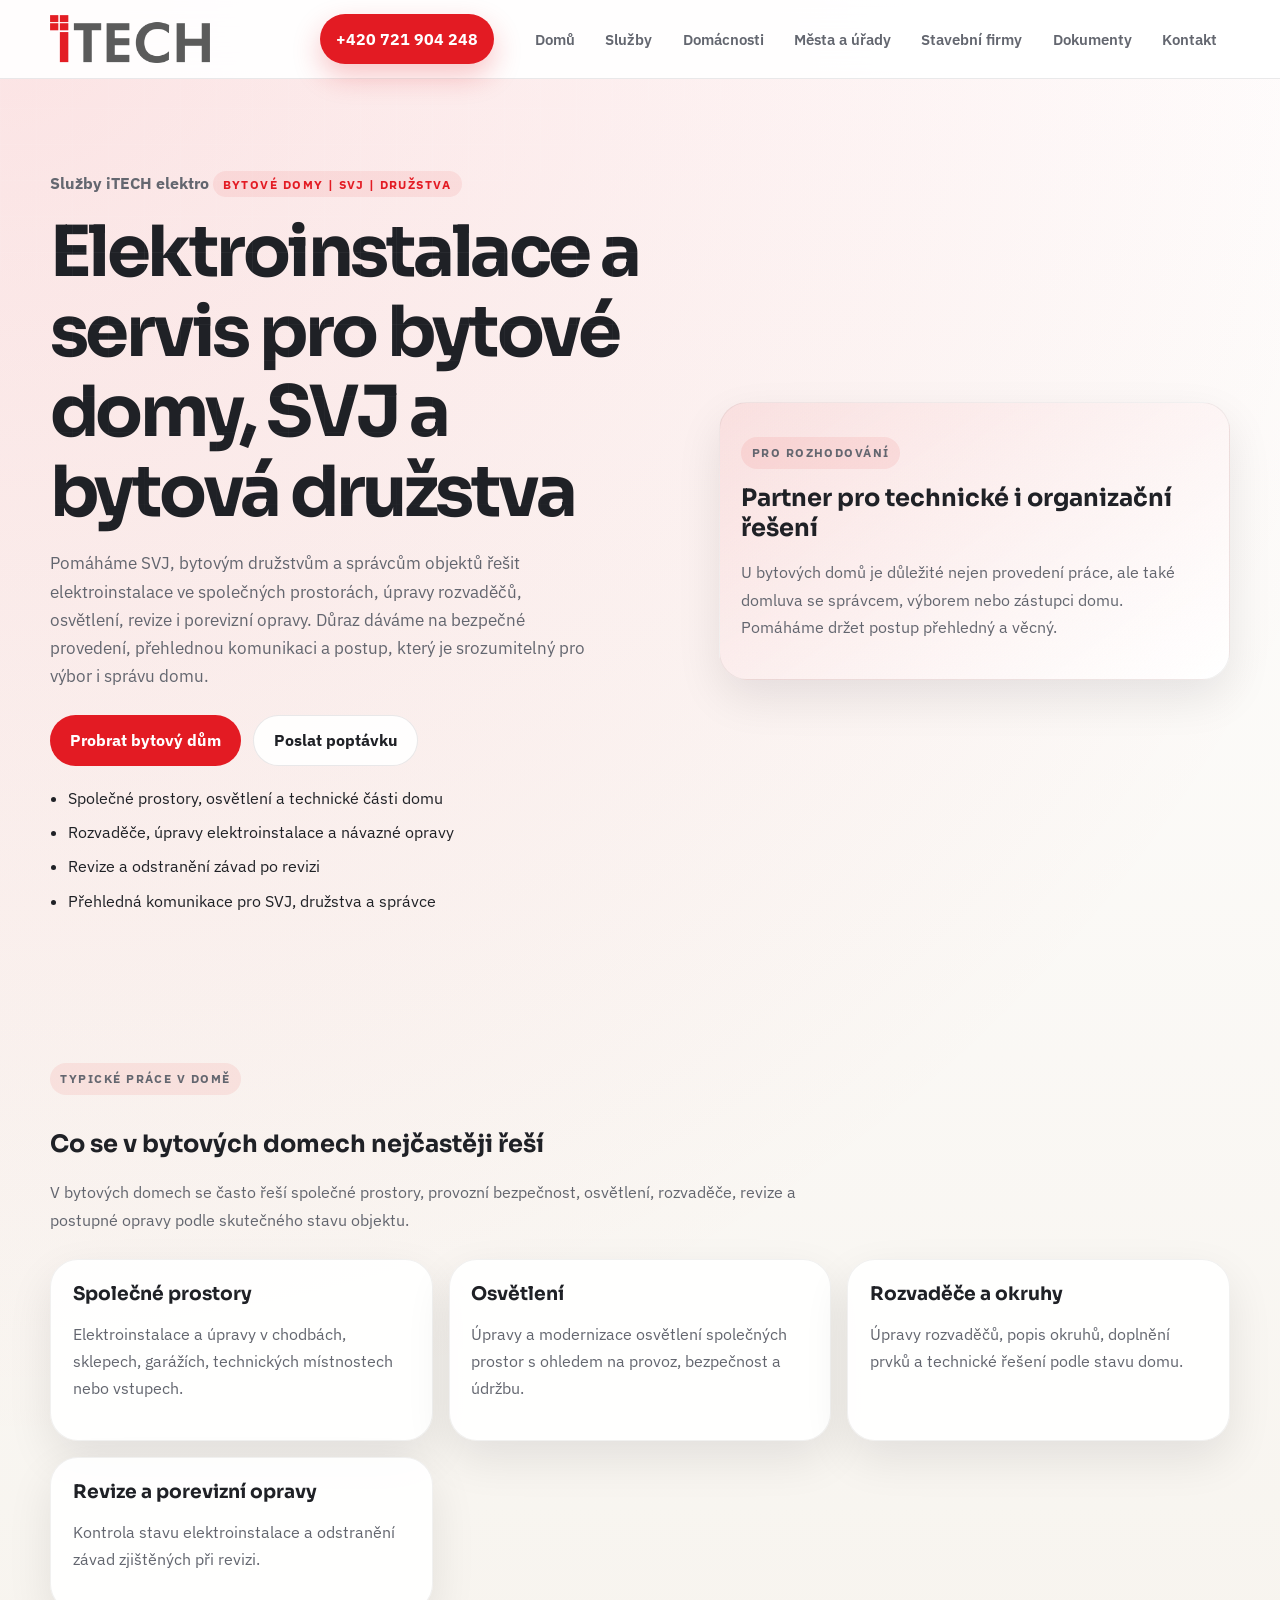
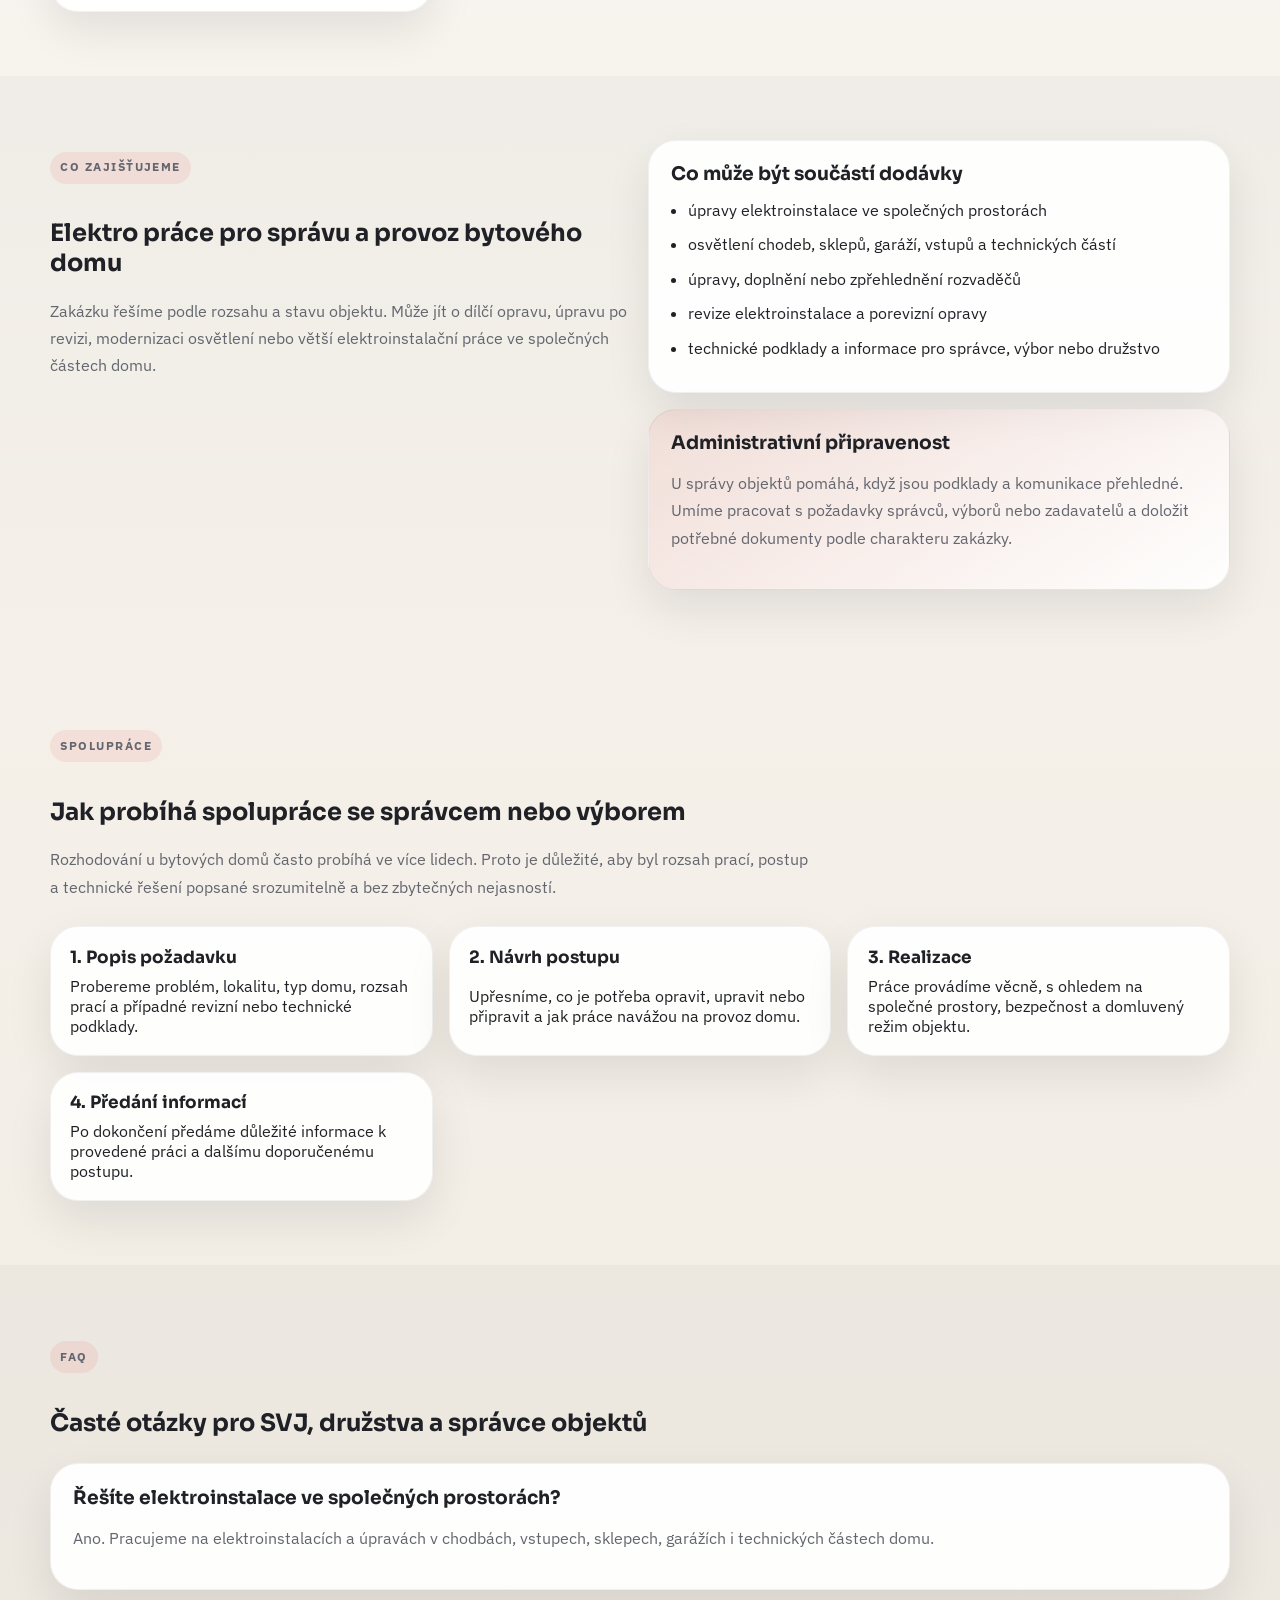
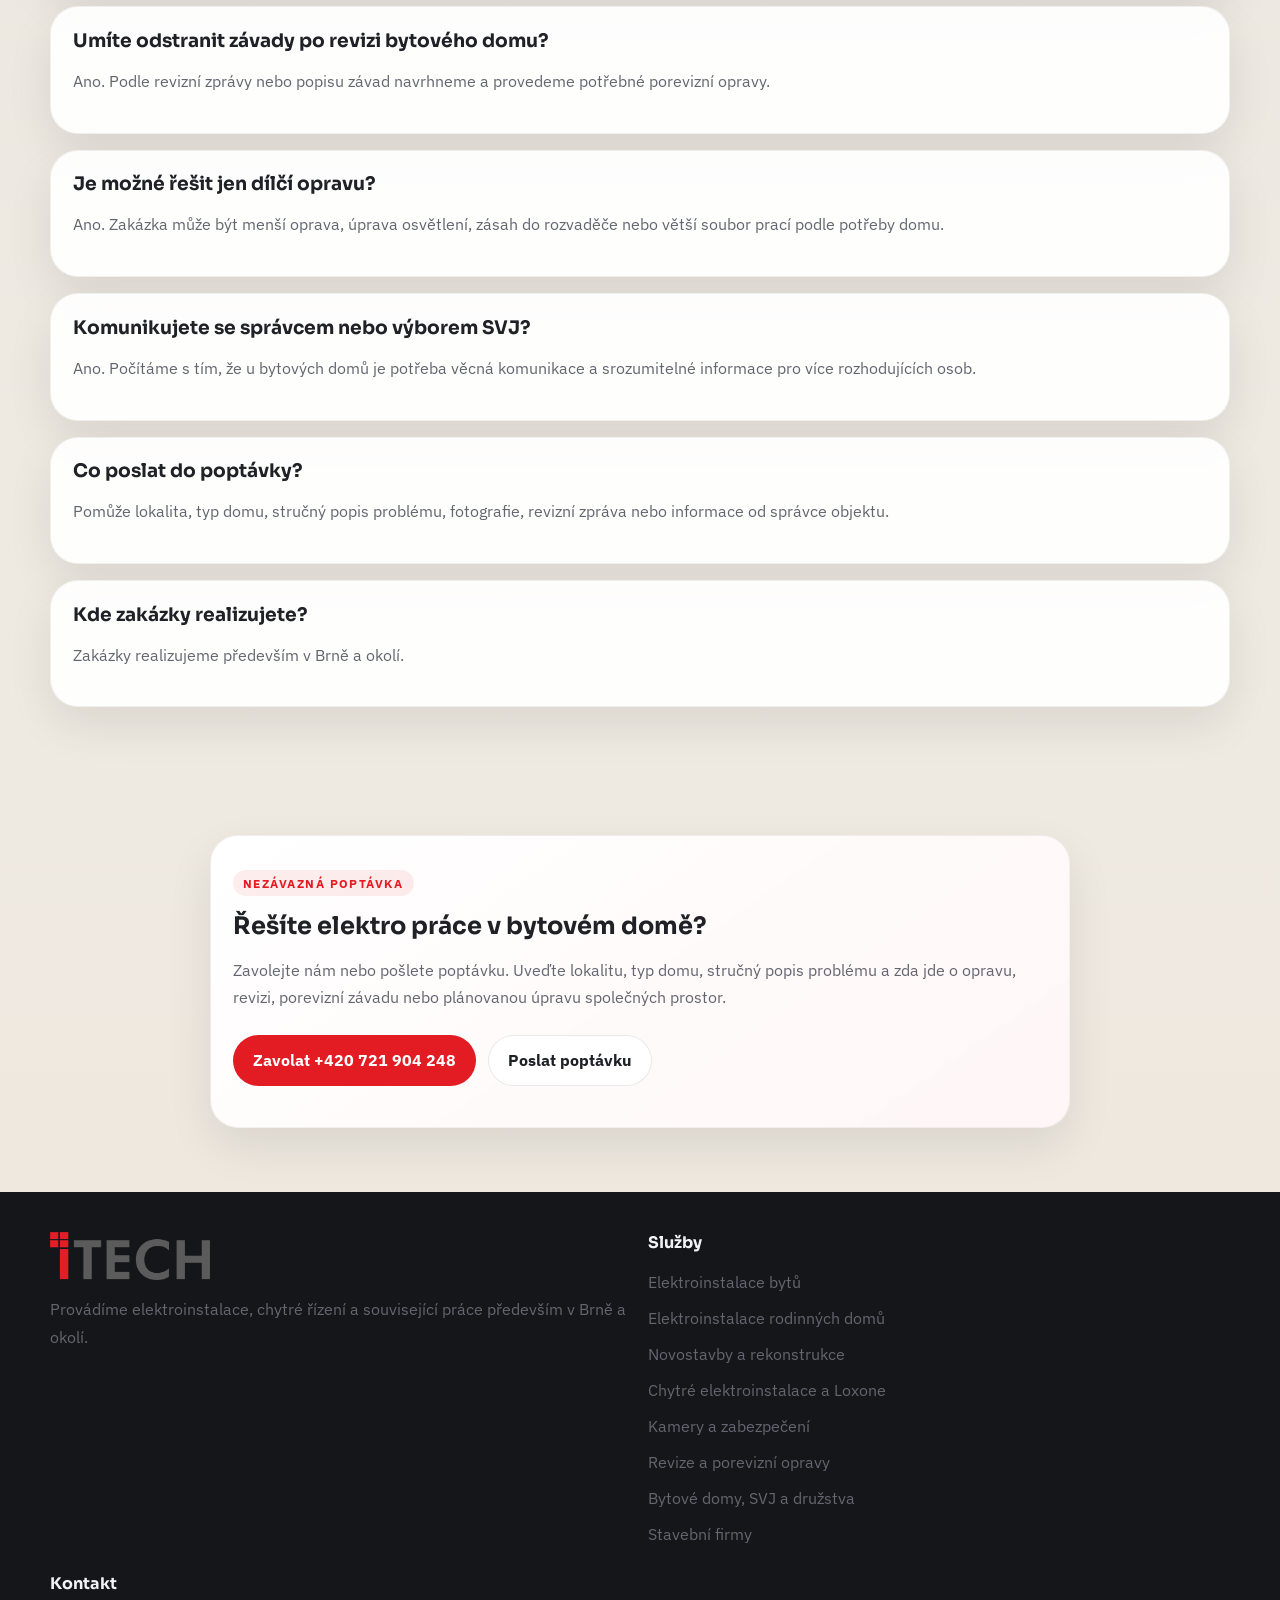
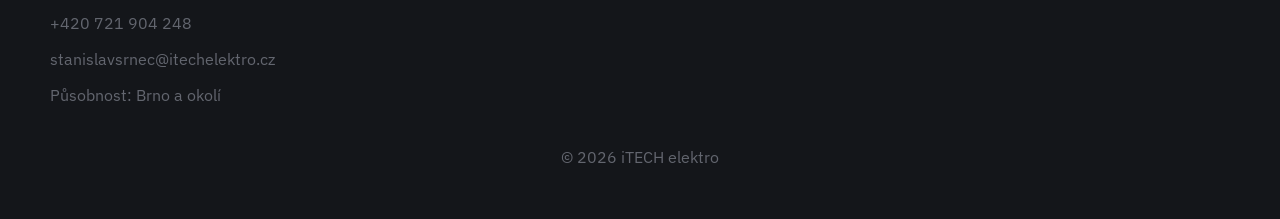
==== bytove-domy-svj-bytova-druzstva.html @ 2182a6fb "velká přeměna" ====
<!DOCTYPE html>
<html lang="cs">
<head>
  <meta charset="UTF-8">
  <meta name="viewport" content="width=device-width, initial-scale=1.0">
  <meta name="description" content="Elektroinstalace, revize a porevizní opravy pro bytové domy, SVJ, bytová družstva a správce objektů v Brně a okolí. Společné prostory, osvětlení, rozvaděče a přehledná komunikace.">
  <meta name="theme-color" content="#e31b23">
  <title>Elektroinstalace pro SVJ a bytové domy Brno | iTECH elektro</title>
  <link rel="canonical" href="https://www.itechelektro.cz/bytove-domy-svj-bytova-druzstva.html">
  <link rel="preconnect" href="https://fonts.googleapis.com">
  <link rel="preconnect" href="https://fonts.gstatic.com" crossorigin>
  <link href="https://fonts.googleapis.com/css2?family=IBM+Plex+Sans:wght@400;500;600;700&family=Sora:wght@600;700;800&display=swap" rel="stylesheet">
  <link rel="stylesheet" href="styles.css">
  <script type="application/ld+json">
    {
      "@context": "https://schema.org",
      "@type": "Service",
      "name": "Elektroinstalace pro bytové domy, SVJ a bytová družstva",
      "provider": {
        "@type": "Electrician",
        "name": "iTECH elektro",
        "url": "https://www.itechelektro.cz/"
      },
      "areaServed": "Brno a okolí",
      "serviceType": "Elektroinstalace, revize a opravy pro bytové domy"
    }
  </script>
</head>
<body>
  <header class="site-header">
    <div class="container topbar">
      <a class="brand" href="index.html#home" aria-label="iTECH elektro">
        <img src="assets/images/logo.png" alt="Logo iTECH elektro">
      </a>

      <div class="header-actions">
        <a class="phone-pill" href="tel:+420721904248">+420 721 904 248</a>
        <button class="menu-toggle" type="button" aria-expanded="false" aria-controls="main-nav">
          Menu
        </button>
      </div>

      <nav id="main-nav" class="main-nav" aria-label="Hlavní navigace">
        <a href="index.html#home">Domů</a>
        <a href="index.html#rozcestnik">Služby</a>
        <a href="index.html#domacnosti">Domácnosti</a>
        <a href="index.html#verejna-sprava">Města a úřady</a>
        <a href="index.html#stavebni-firmy">Stavební firmy</a>
        <a href="index.html#dokumenty">Dokumenty</a>
        <a href="index.html#kontakt">Kontakt</a>
      </nav>
    </div>
  </header>

  <main class="service-page">
    <section class="hero-section service-hero">
      <div class="container hero-grid">
        <div class="hero-copy">
          <a class="breadcrumb-link" href="index.html#rozcestnik">Služby iTECH elektro</a>
          <p class="eyebrow">Bytové domy | SVJ | družstva</p>
          <h1>Elektroinstalace a servis pro bytové domy, SVJ a bytová družstva</h1>
          <p class="hero-text">
            Pomáháme SVJ, bytovým družstvům a správcům objektů řešit elektroinstalace ve společných prostorách,
            úpravy rozvaděčů, osvětlení, revize i porevizní opravy. Důraz dáváme na bezpečné provedení,
            přehlednou komunikaci a postup, který je srozumitelný pro výbor i správu domu.
          </p>

          <div class="hero-actions">
            <a class="button button-primary" href="tel:+420721904248">Probrat bytový dům</a>
            <a class="button button-secondary" href="index.html#kontakt">Poslat poptávku</a>
          </div>

          <ul class="hero-points">
            <li>Společné prostory, osvětlení a technické části domu</li>
            <li>Rozvaděče, úpravy elektroinstalace a návazné opravy</li>
            <li>Revize a odstranění závad po revizi</li>
            <li>Přehledná komunikace pro SVJ, družstva a správce</li>
          </ul>
        </div>

        <aside class="hero-panel">
          <article class="feature-card accent-card service-summary-card">
            <p class="review-label">Pro rozhodování</p>
            <h2>Partner pro technické i organizační řešení</h2>
            <p>
              U bytových domů je důležité nejen provedení práce, ale také domluva se správcem,
              výborem nebo zástupci domu. Pomáháme držet postup přehledný a věcný.
            </p>
          </article>
        </aside>
      </div>
    </section>

    <section class="content-section">
      <div class="container">
        <div class="section-heading">
          <p class="eyebrow">Typické práce v domě</p>
          <h2>Co se v bytových domech nejčastěji řeší</h2>
          <p>
            V bytových domech se často řeší společné prostory, provozní bezpečnost, osvětlení,
            rozvaděče, revize a postupné opravy podle skutečného stavu objektu.
          </p>
        </div>

        <div class="feature-grid">
          <article class="feature-card">
            <h3>Společné prostory</h3>
            <p>Elektroinstalace a úpravy v chodbách, sklepech, garážích, technických místnostech nebo vstupech.</p>
          </article>
          <article class="feature-card">
            <h3>Osvětlení</h3>
            <p>Úpravy a modernizace osvětlení společných prostor s ohledem na provoz, bezpečnost a údržbu.</p>
          </article>
          <article class="feature-card">
            <h3>Rozvaděče a okruhy</h3>
            <p>Úpravy rozvaděčů, popis okruhů, doplnění prvků a technické řešení podle stavu domu.</p>
          </article>
          <article class="feature-card">
            <h3>Revize a porevizní opravy</h3>
            <p>Kontrola stavu elektroinstalace a odstranění závad zjištěných při revizi.</p>
          </article>
        </div>
      </div>
    </section>

    <section class="content-section alt-section">
      <div class="container content-grid">
        <div class="section-copy">
          <p class="eyebrow">Co zajišťujeme</p>
          <h2>Elektro práce pro správu a provoz bytového domu</h2>
          <p>
            Zakázku řešíme podle rozsahu a stavu objektu. Může jít o dílčí opravu, úpravu po revizi,
            modernizaci osvětlení nebo větší elektroinstalační práce ve společných částech domu.
          </p>
        </div>

        <div class="info-stack">
          <article class="feature-card">
            <h3>Co může být součástí dodávky</h3>
            <ul class="feature-list">
              <li>úpravy elektroinstalace ve společných prostorách</li>
              <li>osvětlení chodeb, sklepů, garáží, vstupů a technických částí</li>
              <li>úpravy, doplnění nebo zpřehlednění rozvaděčů</li>
              <li>revize elektroinstalace a porevizní opravy</li>
              <li>technické podklady a informace pro správce, výbor nebo družstvo</li>
            </ul>
          </article>
          <article class="feature-card accent-card">
            <h3>Administrativní připravenost</h3>
            <p>
              U správy objektů pomáhá, když jsou podklady a komunikace přehledné. Umíme pracovat s požadavky
              správců, výborů nebo zadavatelů a doložit potřebné dokumenty podle charakteru zakázky.
            </p>
          </article>
        </div>
      </div>
    </section>

    <section class="content-section">
      <div class="container">
        <div class="section-heading">
          <p class="eyebrow">Spolupráce</p>
          <h2>Jak probíhá spolupráce se správcem nebo výborem</h2>
          <p>
            Rozhodování u bytových domů často probíhá ve více lidech. Proto je důležité, aby byl rozsah prací,
            postup a technické řešení popsané srozumitelně a bez zbytečných nejasností.
          </p>
        </div>

        <div class="stats-row">
          <article class="stat-card">
            <strong>1. Popis požadavku</strong>
            <span>Probereme problém, lokalitu, typ domu, rozsah prací a případné revizní nebo technické podklady.</span>
          </article>
          <article class="stat-card">
            <strong>2. Návrh postupu</strong>
            <span>Upřesníme, co je potřeba opravit, upravit nebo připravit a jak práce navážou na provoz domu.</span>
          </article>
          <article class="stat-card">
            <strong>3. Realizace</strong>
            <span>Práce provádíme věcně, s ohledem na společné prostory, bezpečnost a domluvený režim objektu.</span>
          </article>
          <article class="stat-card">
            <strong>4. Předání informací</strong>
            <span>Po dokončení předáme důležité informace k provedené práci a dalšímu doporučenému postupu.</span>
          </article>
        </div>
      </div>
    </section>

    <section class="content-section alt-section">
      <div class="container">
        <div class="section-heading">
          <p class="eyebrow">FAQ</p>
          <h2>Časté otázky pro SVJ, družstva a správce objektů</h2>
        </div>

        <div class="faq-list">
          <article class="feature-card">
            <h3>Řešíte elektroinstalace ve společných prostorách?</h3>
            <p>Ano. Pracujeme na elektroinstalacích a úpravách v chodbách, vstupech, sklepech, garážích i technických částech domu.</p>
          </article>
          <article class="feature-card">
            <h3>Umíte odstranit závady po revizi bytového domu?</h3>
            <p>Ano. Podle revizní zprávy nebo popisu závad navrhneme a provedeme potřebné porevizní opravy.</p>
          </article>
          <article class="feature-card">
            <h3>Je možné řešit jen dílčí opravu?</h3>
            <p>Ano. Zakázka může být menší oprava, úprava osvětlení, zásah do rozvaděče nebo větší soubor prací podle potřeby domu.</p>
          </article>
          <article class="feature-card">
            <h3>Komunikujete se správcem nebo výborem SVJ?</h3>
            <p>Ano. Počítáme s tím, že u bytových domů je potřeba věcná komunikace a srozumitelné informace pro více rozhodujících osob.</p>
          </article>
          <article class="feature-card">
            <h3>Co poslat do poptávky?</h3>
            <p>Pomůže lokalita, typ domu, stručný popis problému, fotografie, revizní zpráva nebo informace od správce objektu.</p>
          </article>
          <article class="feature-card">
            <h3>Kde zakázky realizujete?</h3>
            <p>Zakázky realizujeme především v Brně a okolí.</p>
          </article>
        </div>
      </div>
    </section>

    <section class="content-section">
      <div class="container">
        <div class="cta-panel">
          <p class="eyebrow">Nezávazná poptávka</p>
          <h2>Řešíte elektro práce v bytovém domě?</h2>
          <p>
            Zavolejte nám nebo pošlete poptávku. Uveďte lokalitu, typ domu, stručný popis problému
            a zda jde o opravu, revizi, porevizní závadu nebo plánovanou úpravu společných prostor.
          </p>
          <div class="hero-actions">
            <a class="button button-primary" href="tel:+420721904248">Zavolat +420 721 904 248</a>
            <a class="button button-secondary" href="index.html#kontakt">Poslat poptávku</a>
          </div>
        </div>
      </div>
    </section>
  </main>

  <footer class="site-footer">
    <div class="container footer-grid">
      <div>
        <img class="footer-logo" src="assets/images/logo.png" alt="iTECH elektro">
        <p>Provádíme elektroinstalace, chytré řízení a související práce především v Brně a okolí.</p>
      </div>

      <div>
        <h3>Služby</h3>
        <ul>
          <li><a href="elektroinstalace-bytu.html">Elektroinstalace bytů</a></li>
          <li><a href="elektroinstalace-rodinnych-domu.html">Elektroinstalace rodinných domů</a></li>
          <li><a href="elektroinstalace-novostavby-rekonstrukce.html">Novostavby a rekonstrukce</a></li>
          <li><a href="chytre-elektroinstalace-loxone.html">Chytré elektroinstalace a Loxone</a></li>
          <li><a href="kamerove-systemy-zabezpeceni.html">Kamery a zabezpečení</a></li>
          <li><a href="revize-porevizni-opravy.html">Revize a porevizní opravy</a></li>
          <li><a href="bytove-domy-svj-bytova-druzstva.html">Bytové domy, SVJ a družstva</a></li>
          <li><a href="spoluprace-stavebni-firmy.html">Stavební firmy</a></li>
        </ul>
      </div>

      <div>
        <h3>Kontakt</h3>
        <ul>
          <li><a href="tel:+420721904248">+420 721 904 248</a></li>
          <li><a href="mailto:stanislavsrnec@itechelektro.cz">stanislavsrnec@itechelektro.cz</a></li>
          <li><a href="index.html#kontakt">Působnost: Brno a okolí</a></li>
        </ul>
      </div>
    </div>

    <p class="footer-bottom">© <span id="current-year"></span> iTECH elektro</p>
  </footer>

  <div class="mobile-cta" aria-label="Rychlý kontakt">
    <a class="mobile-cta-call" href="tel:+420721904248">Zavolat</a>
    <a class="mobile-cta-form" href="index.html#kontakt">Poptávka</a>
  </div>

  <script src="script.js"></script>
</body>
</html>
---- styles.css ----
:root {
  --bg: #f5f1ea;
  --bg-strong: #ece6dc;
  --surface: rgba(255, 255, 255, 0.92);
  --surface-strong: #17181c;
  --text: #1f2126;
  --muted: #63666f;
  --brand: #e31b23;
  --brand-dark: #b8141b;
  --line: rgba(18, 19, 24, 0.09);
  --shadow: 0 18px 46px rgba(13, 16, 23, 0.09);
  --radius-xl: 28px;
  --radius-lg: 20px;
  --radius-md: 14px;
  --container: 1180px;
}

*,
*::before,
*::after {
  box-sizing: border-box;
}

html {
  scroll-behavior: smooth;
}

body {
  margin: 0;
  padding-bottom: 5.25rem;
  font-family: "IBM Plex Sans", sans-serif;
  color: var(--text);
  background:
    radial-gradient(circle at top left, rgba(227, 27, 35, 0.12), transparent 28%),
    linear-gradient(180deg, #ffffff 0%, var(--bg) 42%, var(--bg-strong) 100%);
}

section[id] {
  scroll-margin-top: 92px;
}

body::before {
  content: "";
  position: fixed;
  inset: 0;
  pointer-events: none;
  background-image:
    linear-gradient(rgba(255, 255, 255, 0.16) 1px, transparent 1px),
    linear-gradient(90deg, rgba(255, 255, 255, 0.16) 1px, transparent 1px);
  background-size: 36px 36px;
  mask-image: linear-gradient(180deg, rgba(0, 0, 0, 0.45), transparent 70%);
}

img {
  display: block;
  max-width: 100%;
}

a {
  color: inherit;
  text-decoration: none;
}

button,
input,
select,
textarea {
  font: inherit;
}

button {
  cursor: pointer;
}

.container {
  width: min(calc(100% - 1.25rem), var(--container));
  margin: 0 auto;
}

.site-header {
  position: sticky;
  top: 0;
  z-index: 30;
  background: rgba(255, 255, 255, 0.92);
  backdrop-filter: blur(16px);
  border-bottom: 1px solid var(--line);
}

.topbar {
  position: relative;
  display: flex;
  align-items: center;
  gap: 0.75rem;
  min-height: 78px;
  padding: 0.65rem 0;
}

.brand img,
.footer-logo {
  width: 138px;
}

.header-actions {
  margin-left: auto;
  display: flex;
  align-items: center;
  gap: 0.6rem;
  flex-shrink: 0;
}

.phone-pill,
.button,
.mobile-cta a {
  display: inline-flex;
  align-items: center;
  justify-content: center;
  min-height: 50px;
  border-radius: 999px;
  font-weight: 700;
  transition: transform 0.2s ease, background 0.2s ease, border-color 0.2s ease;
}

.phone-pill {
  padding: 0.8rem 1rem;
  background: var(--brand);
  color: #fff;
  box-shadow: 0 12px 28px rgba(227, 27, 35, 0.25);
  white-space: nowrap;
}

.menu-toggle {
  min-height: 46px;
  padding: 0.7rem 0.95rem;
  border: 1px solid var(--line);
  border-radius: 999px;
  background: #fff;
}

.main-nav {
  position: absolute;
  top: calc(100% + 0.5rem);
  right: 0;
  left: 0;
  display: none;
  flex-direction: column;
  gap: 0.4rem;
  padding: 0.85rem;
  background: rgba(255, 255, 255, 0.98);
  border: 1px solid var(--line);
  border-radius: 22px;
  box-shadow: var(--shadow);
}

.main-nav.is-open {
  display: flex;
}

.main-nav a {
  padding: 0.75rem 0.9rem;
  border-radius: 14px;
  color: var(--muted);
  font-weight: 600;
  font-size: 0.96rem;
  white-space: nowrap;
}

.main-nav a:hover,
.main-nav a:focus-visible {
  background: rgba(227, 27, 35, 0.08);
  color: var(--text);
}

.hero-section,
.audiences-section,
.content-section,
.documents-section,
.contact-section {
  padding: 3.25rem 0;
}

.hero-grid,
.content-grid,
.contact-grid,
.footer-grid,
.audience-grid,
.feature-grid,
.stats-row,
.documents-grid,
.gallery-grid,
.trust-grid,
.contact-cards {
  display: grid;
  gap: 1rem;
}

.info-stack,
.gallery-panel,
.tender-panel,
.tender-list {
  display: grid;
  gap: 1rem;
}

.hero-copy h1,
.section-heading h2,
.section-heading h3,
.section-copy h2,
.contact-copy h2,
.review-card h2,
.contact-form h3,
.feature-card h3,
.stat-card strong,
.audience-card h3,
.trust-card h3,
.gallery-card h3,
.tender-card h3,
.document-card h3 {
  font-family: "Sora", sans-serif;
}

.hero-copy h1 {
  margin: 0 0 1rem;
  font-size: clamp(2.65rem, 5.5vw, 4.45rem);
  line-height: 1.14;
  letter-spacing: -0.05em;
  max-width: 9.5ch;
  text-wrap: balance;
}

.service-page .hero-copy h1 {
  max-width: 12ch;
}

.hero-text,
.section-heading p,
.section-copy p,
.helper-note,
.review-meta,
.visual-card figcaption,
.feature-card p,
.contact-copy p,
.form-note,
.form-intro,
.field-note,
.footer-bottom,
.site-footer p,
.site-footer a,
.trust-card p,
.tender-card p,
.document-card p {
  color: var(--muted);
  line-height: 1.7;
}

.eyebrow,
.review-label,
.card-kicker {
  display: inline-flex;
  width: fit-content;
  margin-bottom: 0.9rem;
  padding: 0.35rem 0.65rem;
  border-radius: 999px;
  background: rgba(227, 27, 35, 0.08);
  color: var(--brand);
  text-transform: uppercase;
  letter-spacing: 0.12em;
  font-size: 0.76rem;
  font-weight: 700;
}

.hero-actions {
  display: flex;
  flex-wrap: wrap;
  gap: 0.75rem;
  margin: 1.5rem 0 1.25rem;
}

.hero-copy {
  max-width: 38rem;
}

.hero-text {
  max-width: 34rem;
  font-size: 1.04rem;
}

.section-heading h3 {
  margin: 0 0 0.75rem;
  font-size: 1.45rem;
}

.button {
  padding: 0.9rem 1.2rem;
  border: 1px solid transparent;
}

.button:hover,
.phone-pill:hover,
.mobile-cta a:hover {
  transform: translateY(-2px);
}

.button-primary {
  background: var(--brand);
  color: #fff;
}

.button-primary:hover {
  background: var(--brand-dark);
}

.button-secondary {
  background: rgba(255, 255, 255, 0.9);
  border-color: var(--line);
}

.button-full {
  width: 100%;
}

.breadcrumb-link {
  display: inline-flex;
  margin-bottom: 1rem;
  color: var(--muted);
  font-weight: 700;
}

.breadcrumb-link:hover {
  color: var(--brand);
}

.hero-points,
.card-list,
.feature-list,
.site-footer ul,
.compliance-box ul {
  margin: 0;
  padding-left: 1.1rem;
}

.hero-points li,
.card-list li,
.feature-list li,
.site-footer li,
.compliance-box li {
  margin-bottom: 0.55rem;
  line-height: 1.6;
}

.review-card,
.visual-card,
.audience-card,
.feature-card,
.stat-card,
.cta-panel,
.tender-card,
.document-card,
.contact-form,
.contact-card,
.trust-card,
.compliance-box {
  background: var(--surface);
  border: 1px solid rgba(16, 18, 23, 0.06);
  border-radius: var(--radius-xl);
  box-shadow: var(--shadow);
}

.review-card,
.visual-card,
.audience-card,
.feature-card,
.cta-panel,
.tender-card,
.document-card,
.contact-form,
.contact-card,
.trust-card,
.compliance-box {
  padding: 1.35rem;
}

.hero-panel {
  display: grid;
  gap: 1rem;
  align-self: center;
}

.review-card {
  min-height: clamp(320px, 34vw, 390px);
  text-align: center;
}

.service-summary-card h2,
.cta-panel h2 {
  margin: 0 0 0.85rem;
  font-family: "Sora", sans-serif;
}

.service-summary-card p:last-child,
.cta-panel > p:not(.eyebrow) {
  color: var(--muted);
  line-height: 1.7;
}

.review-brand {
  display: flex;
  justify-content: center;
  margin: 0 0 1.1rem;
}

.review-badge {
  width: clamp(150px, 28vw, 240px);
  height: auto;
  flex-shrink: 0;
}

.review-meta {
  max-width: 30ch;
  margin: 0 auto;
}

.review-highlights {
  display: flex;
  flex-wrap: wrap;
  justify-content: center;
  gap: 0.55rem;
  margin: 1rem 0 1.25rem;
}

.review-proof {
  display: grid;
  gap: 0.6rem;
  margin: 1rem 0 1.15rem;
  padding: 0;
  list-style: none;
  text-align: left;
}

.review-proof li {
  padding: 0.8rem;
  border-radius: 18px;
  background: rgba(16, 18, 23, 0.04);
}

.review-proof strong {
  display: block;
  font-family: "Sora", sans-serif;
  font-size: 0.94rem;
}

.review-proof span {
  display: block;
  margin-top: 0.2rem;
  color: var(--muted);
  font-size: 0.9rem;
  line-height: 1.55;
}

.review-highlights span,
.gallery-badge,
.document-type,
.tender-meta,
.document-status {
  display: inline-flex;
  width: fit-content;
  padding: 0.35rem 0.6rem;
  border-radius: 999px;
  font-size: 0.82rem;
  font-weight: 700;
}

.review-highlights span,
.document-type {
  background: #f2eee7;
  color: var(--text);
}

.visual-card img {
  width: 100%;
  border-radius: 18px;
  margin-bottom: 1rem;
}

.section-heading {
  max-width: 760px;
  margin-bottom: 1.6rem;
}

.section-heading.tight {
  margin-bottom: 0.9rem;
}

.audience-card {
  position: relative;
  overflow: hidden;
  min-height: 100%;
}

.audience-card::after {
  content: "";
  position: absolute;
  right: -40px;
  bottom: -40px;
  width: 120px;
  height: 120px;
  border-radius: 50%;
  background: radial-gradient(circle, rgba(227, 27, 35, 0.16), transparent 70%);
}

.audience-card h3,
.feature-card h3,
.contact-form h3,
.trust-card h3,
.gallery-card h3,
.document-card h3,
.tender-card h3 {
  margin: 0 0 0.8rem;
}

.card-link {
  display: inline-flex;
  margin-top: 1rem;
  color: var(--brand);
  font-weight: 700;
}

.audience-card p,
.trust-card p {
  margin: 0;
}

.audience-card p {
  color: var(--muted);
  line-height: 1.7;
}

.trust-strip {
  padding-bottom: 3.25rem;
}

.trust-strip-early {
  padding-bottom: 1rem;
}

.trust-strip-early .section-heading {
  max-width: 860px;
}

.trust-card {
  display: grid;
  gap: 0.55rem;
}

.faq-list {
  display: grid;
  gap: 1rem;
}

.cta-panel {
  max-width: 860px;
  margin: 0 auto;
  background:
    linear-gradient(145deg, rgba(255, 255, 255, 0.95), rgba(255, 246, 246, 0.96)),
    var(--surface);
}

.trust-number {
  font-family: "Sora", sans-serif;
  font-size: 1.1rem;
}

.alt-section {
  background: linear-gradient(180deg, rgba(23, 24, 28, 0.03), rgba(23, 24, 28, 0));
}

.compliance-title {
  margin: 0 0 0.75rem;
  font-weight: 700;
}

.compliance-box-spacious {
  margin-top: 0.2rem;
}

#verejna-sprava .feature-grid {
  margin-top: 0.95rem;
}

.gallery-card,
.tender-card,
.document-card {
  display: grid;
  gap: 0.85rem;
}

.gallery-card {
  min-height: 220px;
  padding: 1.25rem;
  background:
    linear-gradient(165deg, rgba(23, 24, 28, 0.97), rgba(73, 76, 84, 0.95)),
    #1f2126;
  color: #fff;
  border-radius: var(--radius-xl);
  box-shadow: var(--shadow);
}

.gallery-card p {
  color: rgba(255, 255, 255, 0.76);
  line-height: 1.6;
}

.gallery-badge {
  background: rgba(227, 27, 35, 0.2);
  color: #fff;
}

.gallery-visual,
.gallery-image {
  width: 100%;
  min-height: 136px;
  border-radius: 18px;
}

.gallery-visual {
  border: 1px solid rgba(255, 255, 255, 0.12);
  background:
    radial-gradient(circle at top left, rgba(227, 27, 35, 0.35), transparent 36%),
    linear-gradient(135deg, rgba(255, 255, 255, 0.08), rgba(255, 255, 255, 0.02));
}

.gallery-image {
  object-fit: cover;
}

.tender-card {
  background: rgba(255, 255, 255, 0.88);
}

.tender-meta {
  background: rgba(227, 27, 35, 0.08);
  color: var(--brand);
}

.stats-row {
  margin-top: 1.4rem;
}

.stat-card {
  display: grid;
  gap: 0.5rem;
  padding: 1.2rem;
}

.stat-card strong {
  font-size: 1.06rem;
}

.accent-card {
  background: linear-gradient(145deg, rgba(227, 27, 35, 0.08), rgba(255, 255, 255, 0.92));
}

.document-card {
  min-height: 100%;
}

.document-link,
.document-status {
  display: inline-flex;
  align-items: center;
  justify-content: center;
  width: fit-content;
  min-height: 46px;
  padding: 0.75rem 1rem;
  border-radius: 999px;
  font-weight: 700;
}

.document-link {
  color: #fff;
  background: var(--brand);
}

.document-status {
  color: var(--text);
  background: #f2eee7;
}

.contact-cards {
  margin-top: 1.4rem;
}

.contact-card {
  display: flex;
  flex-direction: column;
  gap: 0.35rem;
}

.contact-card span {
  color: var(--muted);
  font-size: 0.95rem;
}

.contact-card strong {
  font-size: 1.02rem;
  line-height: 1.5;
}

.contact-highlight {
  background: var(--surface-strong);
  color: #fff;
}

.contact-highlight span {
  color: rgba(255, 255, 255, 0.72);
}

.contact-form {
  display: grid;
  gap: 0.95rem;
}

.form-intro {
  margin: -0.2rem 0 0.25rem;
}

.contact-form label {
  display: grid;
  gap: 0.4rem;
  font-weight: 600;
}

.contact-form input,
.contact-form select,
.contact-form textarea {
  width: 100%;
  padding: 0.9rem 1rem;
  border-radius: 14px;
  border: 1px solid rgba(16, 18, 23, 0.14);
  background: #fff;
}

.contact-form input:focus,
.contact-form select:focus,
.contact-form textarea:focus {
  outline: 2px solid rgba(227, 27, 35, 0.22);
  border-color: rgba(227, 27, 35, 0.4);
}

.form-note,
.form-feedback {
  margin: 0;
}

.field-note {
  font-size: 0.88rem;
  font-weight: 400;
}

.form-feedback {
  min-height: 1.5rem;
}

.site-footer {
  padding: 2.5rem 0 5.5rem;
  background: #14161a;
  color: #f2f3f5;
}

.site-footer h3 {
  font-family: "Sora", sans-serif;
  margin-top: 0;
  font-size: 1rem;
}

.site-footer ul {
  list-style: none;
  padding-left: 0;
}

.site-footer li {
  margin-bottom: 0.55rem;
}

.footer-bottom {
  width: min(calc(100% - 1.25rem), var(--container));
  margin: 1.6rem auto 0;
  text-align: center;
}

.mobile-cta {
  position: fixed;
  right: 0.75rem;
  bottom: 0.75rem;
  left: 0.75rem;
  z-index: 40;
  display: grid;
  grid-template-columns: 1fr 1fr;
  gap: 0.65rem;
}

.mobile-cta-call {
  background: var(--brand);
  color: #fff;
  box-shadow: 0 14px 28px rgba(227, 27, 35, 0.25);
}

.mobile-cta-form {
  background: rgba(255, 255, 255, 0.96);
  border: 1px solid var(--line);
}

@media (min-width: 720px) {
  .container {
    width: min(calc(100% - 2rem), var(--container));
  }

  .brand img,
  .footer-logo {
    width: 160px;
  }

  .hero-section,
  .audiences-section,
  .content-section,
  .documents-section,
  .contact-section {
    padding: 4rem 0;
  }

  .trust-grid,
  .gallery-grid,
  .contact-cards {
    grid-template-columns: repeat(2, minmax(0, 1fr));
  }

  .feature-grid,
  .stats-row {
    grid-template-columns: repeat(2, minmax(0, 1fr));
  }
}

@media (max-width: 520px) {
  .review-brand {
    margin-bottom: 1rem;
  }

  .review-badge {
    width: min(70vw, 250px);
  }
}

@media (min-width: 900px) {
  body {
    padding-bottom: 0;
  }

  .menu-toggle,
  .mobile-cta {
    display: none;
  }

  .main-nav {
    position: static;
    display: flex;
    flex-direction: row;
    align-items: center;
    gap: 0.3rem;
    padding: 0;
    background: transparent;
    border: 0;
    box-shadow: none;
    margin-left: 1rem;
  }

  .main-nav a {
    padding: 0.6rem 0.8rem;
  }

  .hero-grid,
  .content-grid,
  .contact-grid,
  .footer-grid,
  .trust-grid {
    grid-template-columns: repeat(2, minmax(0, 1fr));
  }

  .hero-grid {
    grid-template-columns: minmax(0, 1.02fr) minmax(320px, 0.84fr);
    align-items: center;
    gap: 3rem;
    padding-top: 1rem;
  }

  .hero-panel,
  .info-stack,
  .tender-panel {
    display: grid;
    gap: 1rem;
  }

  .hero-panel {
    justify-self: end;
    width: min(100%, 35rem);
  }

  .audience-grid {
    grid-template-columns: repeat(3, minmax(0, 1fr));
  }

  .documents-grid {
    grid-template-columns: repeat(4, minmax(0, 1fr));
  }

  .stats-row {
    grid-template-columns: repeat(3, minmax(0, 1fr));
  }

  .feature-grid {
    grid-template-columns: repeat(3, minmax(0, 1fr));
  }

  .gallery-grid {
    grid-template-columns: repeat(2, minmax(0, 1fr));
  }

  .site-footer {
    padding-bottom: 3rem;
  }
}

.trust-strip-early .trust-grid {
  grid-template-columns: repeat(auto-fit, minmax(180px, 1fr));
}
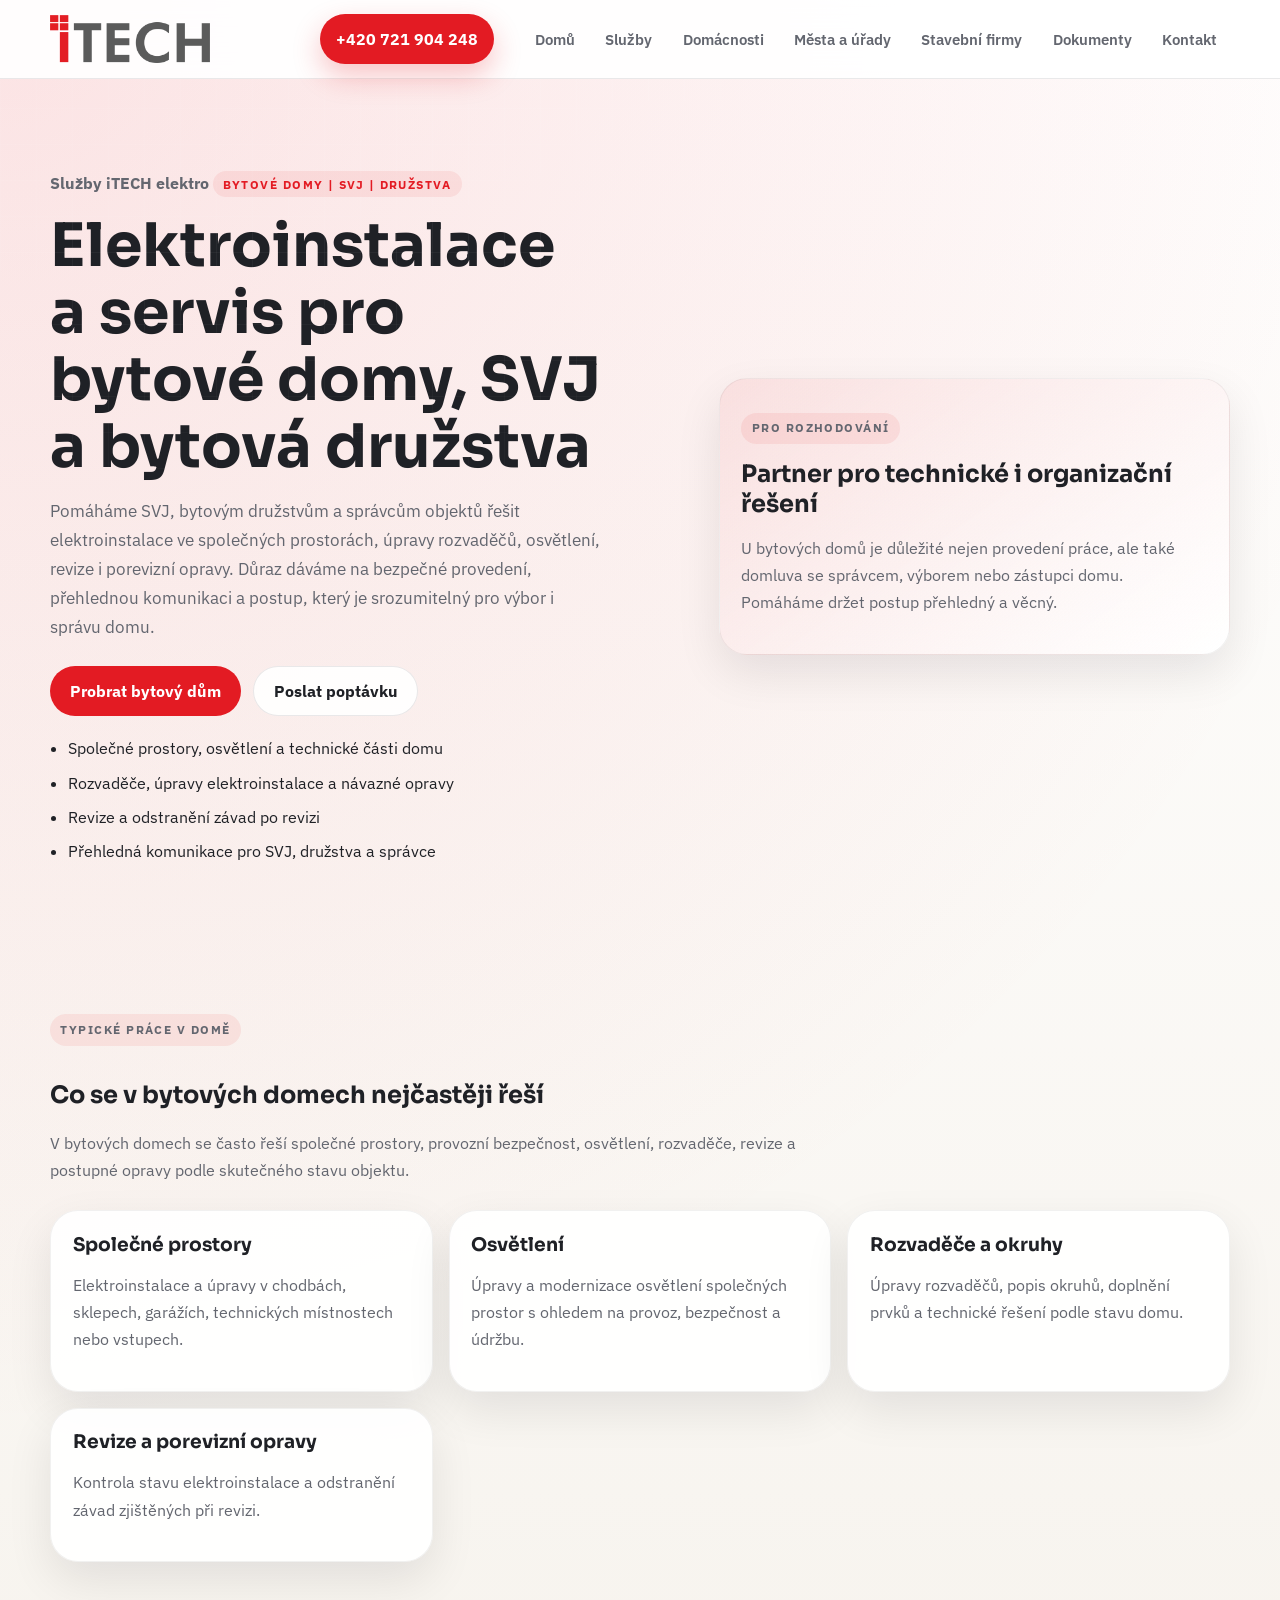
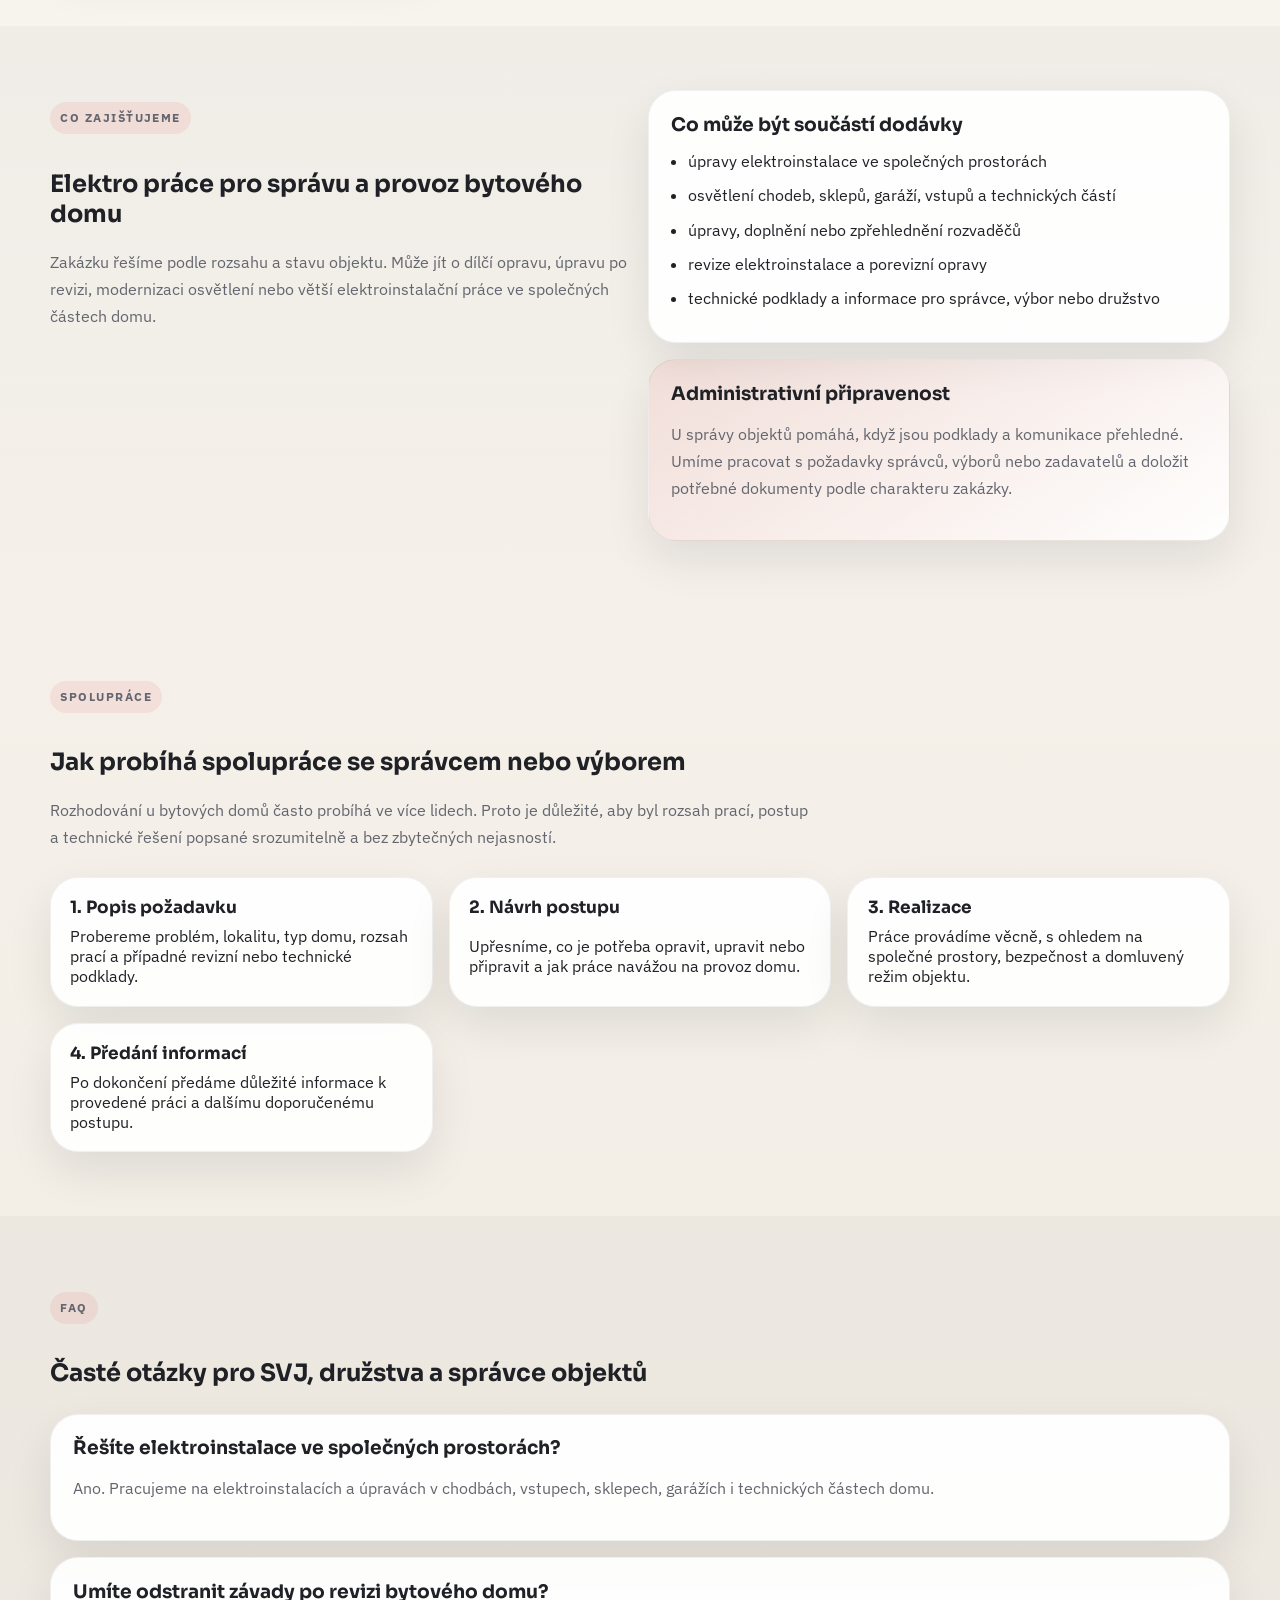
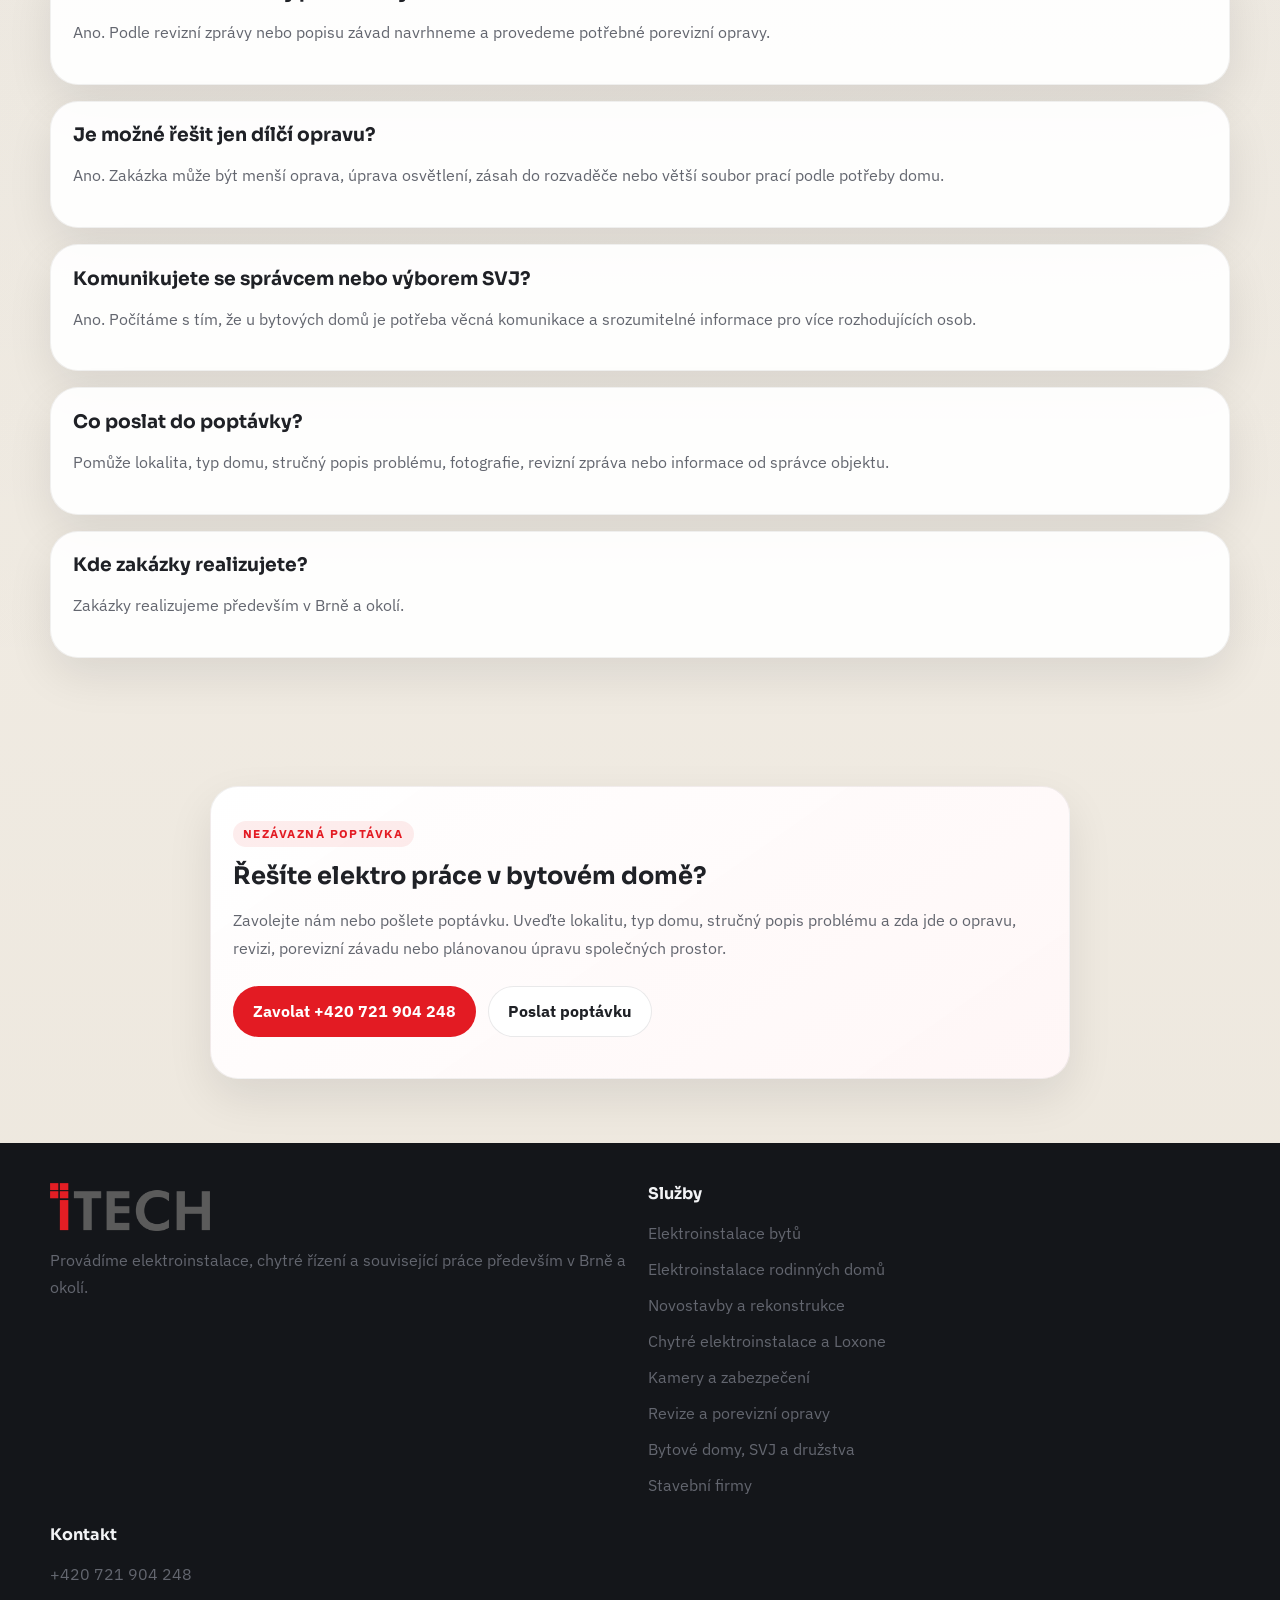
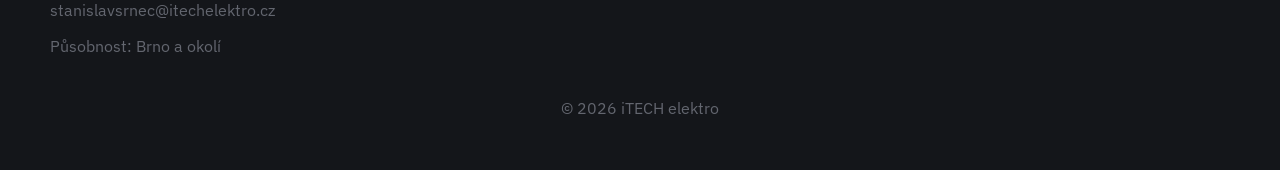
==== commit c72e45a0: "GA4" ====
--- a/bytove-domy-svj-bytova-druzstva.html
+++ b/bytove-domy-svj-bytova-druzstva.html
@@ -11,6 +11,14 @@
   <link rel="preconnect" href="https://fonts.gstatic.com" crossorigin>
   <link href="https://fonts.googleapis.com/css2?family=IBM+Plex+Sans:wght@400;500;600;700&family=Sora:wght@600;700;800&display=swap" rel="stylesheet">
   <link rel="stylesheet" href="styles.css">
+  <!-- Google tag (gtag.js) -->
+  <script async src="https://www.googletagmanager.com/gtag/js?id=G-2DF23985JV"></script>
+  <script>
+    window.dataLayer = window.dataLayer || [];
+    function gtag() { dataLayer.push(arguments); }
+    gtag('js', new Date());
+    gtag('config', 'G-2DF23985JV');
+  </script>
   <script type="application/ld+json">
     {
       "@context": "https://schema.org",
--- a/styles.css
+++ b/styles.css
@@ -220,10 +220,11 @@
 
 .hero-copy h1 {
   margin: 0 0 1rem;
-  font-size: clamp(2.65rem, 5.5vw, 4.45rem);
-  line-height: 1.14;
-  letter-spacing: -0.05em;
-  max-width: 9.5ch;
+  font-size: 2.15rem;
+  font-weight: 700;
+  line-height: 1.12;
+  letter-spacing: 0;
+  max-width: 10.25em;
   text-wrap: balance;
 }
 
@@ -280,8 +281,9 @@
 }
 
 .hero-text {
-  max-width: 34rem;
-  font-size: 1.04rem;
+  max-width: 35rem;
+  font-size: 1.03rem;
+  text-wrap: pretty;
 }
 
 .section-heading h3 {
@@ -758,6 +760,21 @@
 
 .form-feedback {
   min-height: 1.5rem;
+  font-weight: 600;
+}
+
+.form-feedback.is-success {
+  color: #167044;
+}
+
+.form-feedback.is-error {
+  color: var(--brand-dark);
+}
+
+.contact-form .button:disabled {
+  cursor: wait;
+  opacity: 0.72;
+  transform: none;
 }
 
 .site-footer {
@@ -827,6 +844,14 @@
     padding: 4rem 0;
   }
 
+  .hero-copy h1 {
+    font-size: 3.35rem;
+  }
+
+  .hero-text {
+    font-size: 1.06rem;
+  }
+
   .trust-grid,
   .gallery-grid,
   .contact-cards {
@@ -840,6 +865,11 @@
 }
 
 @media (max-width: 520px) {
+  .hero-copy h1 {
+    font-size: 2.05rem;
+    max-width: 10.5em;
+  }
+
   .review-brand {
     margin-bottom: 1rem;
   }
@@ -891,6 +921,11 @@
     padding-top: 1rem;
   }
 
+  .hero-copy h1 {
+    font-size: 3.75rem;
+    max-width: 10.15em;
+  }
+
   .hero-panel,
   .info-stack,
   .tender-panel {
@@ -904,7 +939,7 @@
   }
 
   .audience-grid {
-    grid-template-columns: repeat(3, minmax(0, 1fr));
+    grid-template-columns: repeat(auto-fit, minmax(13.5rem, 1fr));
   }
 
   .documents-grid {
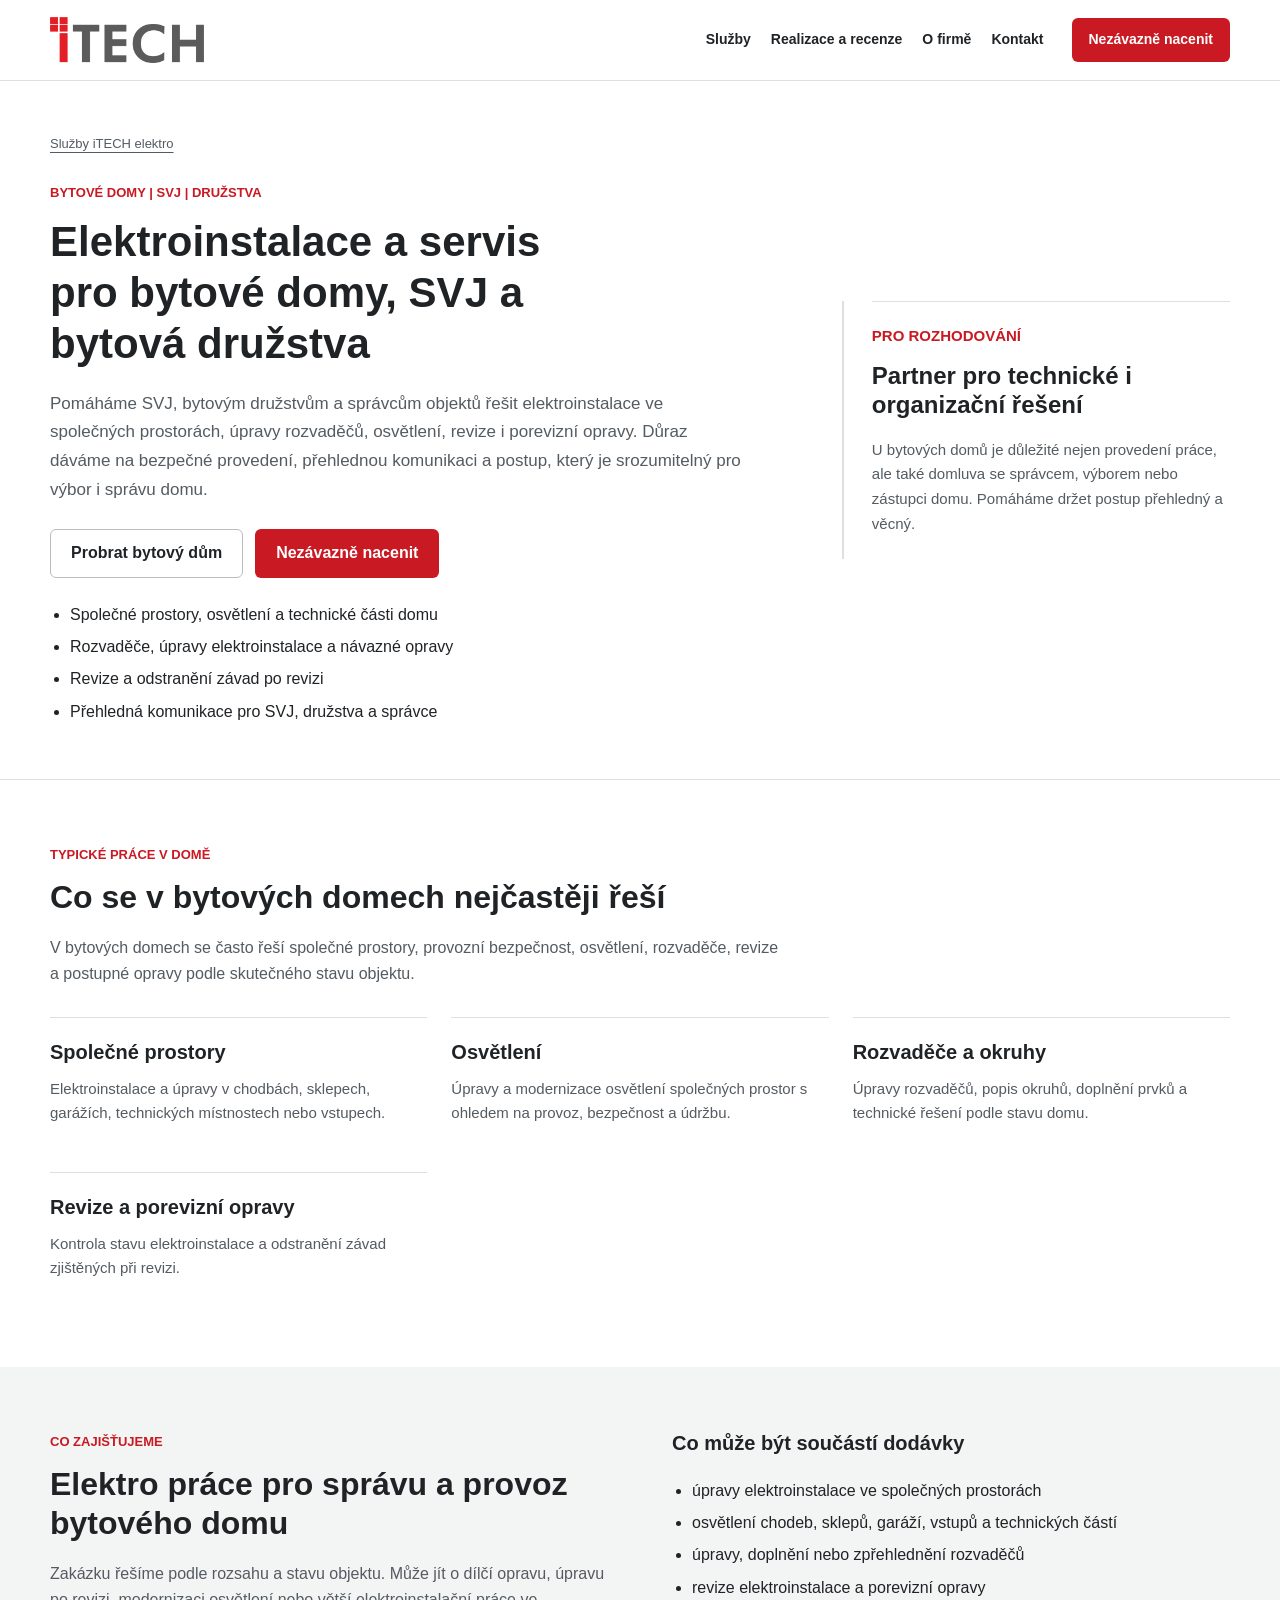
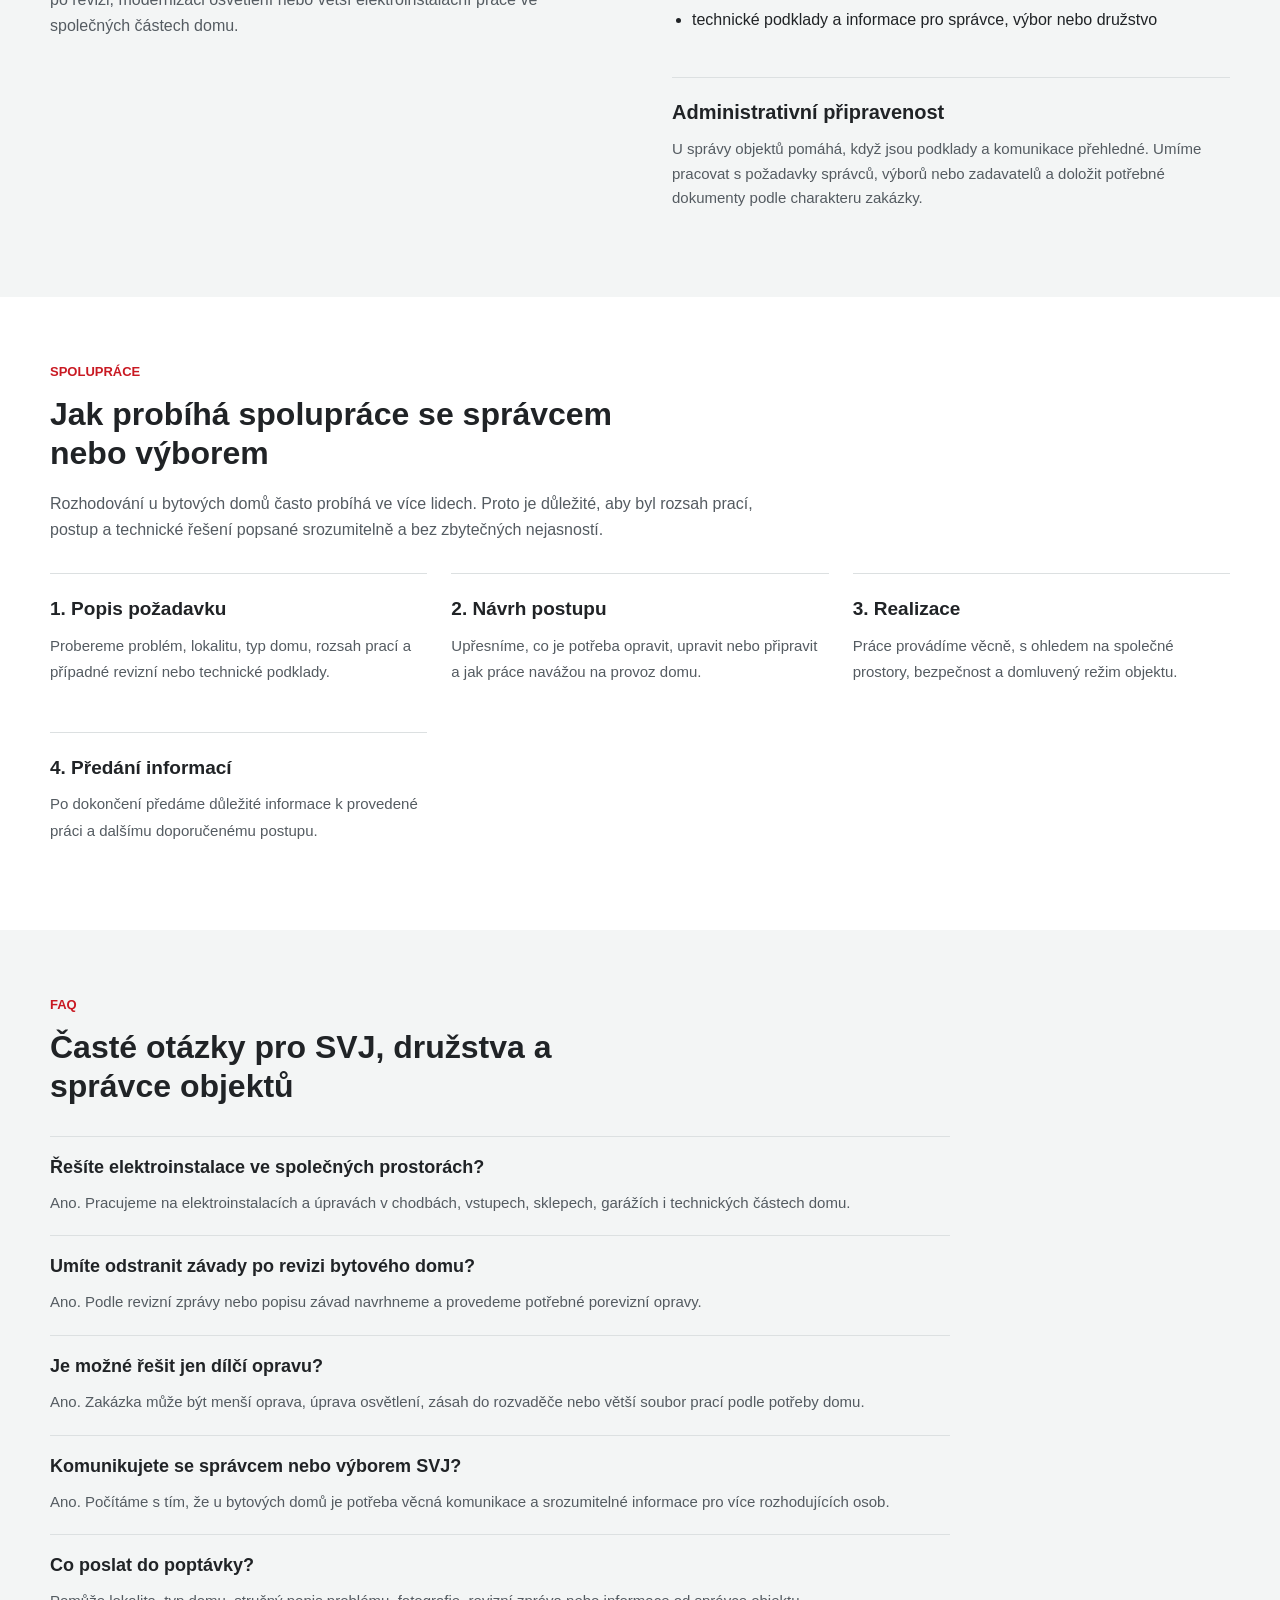
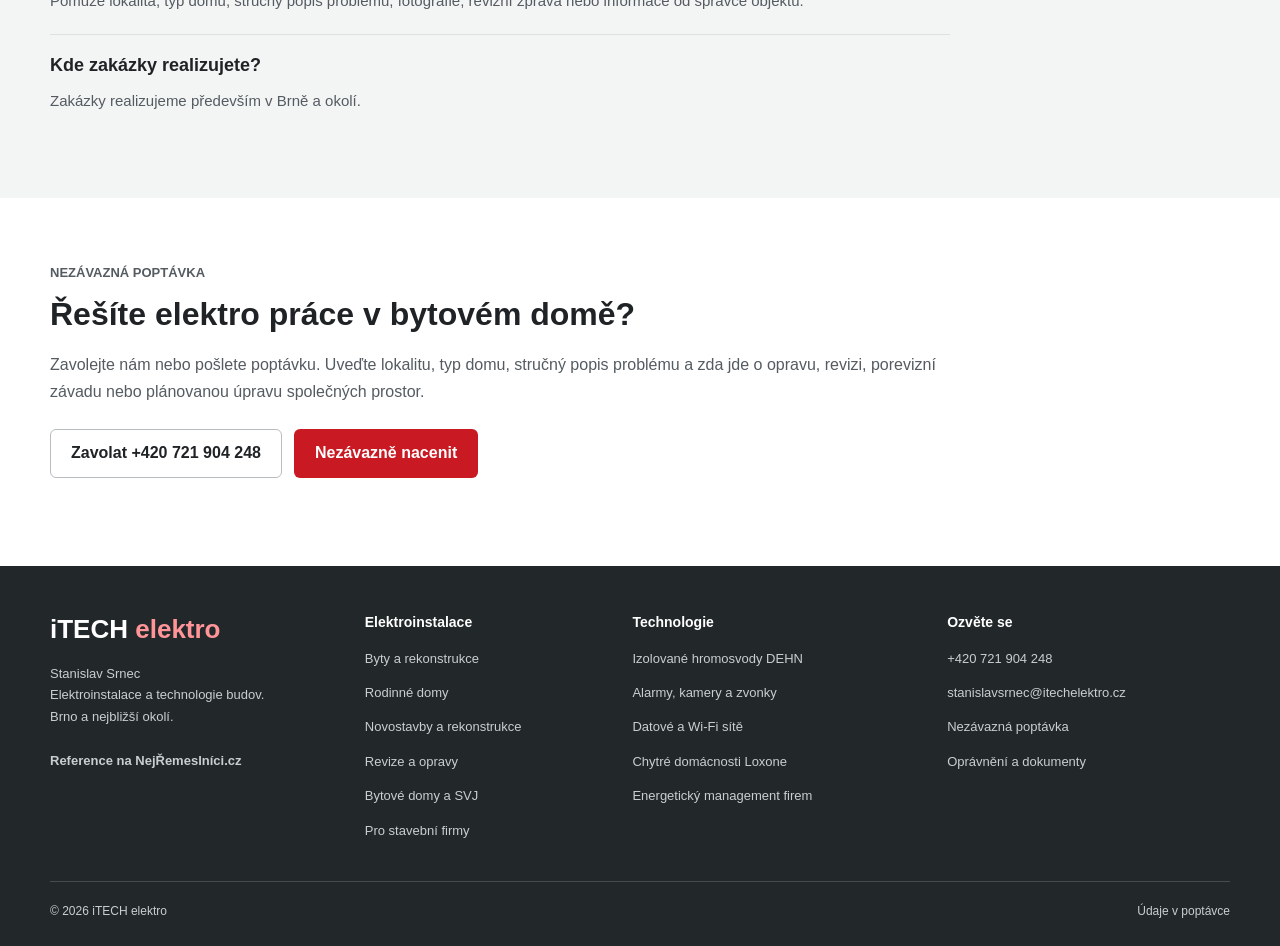
==== commit 9234e36c: "14_09_26" ====
--- a/bytove-domy-svj-bytova-druzstva.html
+++ b/bytove-domy-svj-bytova-druzstva.html
@@ -6,61 +6,62 @@
   <meta name="description" content="Elektroinstalace, revize a porevizní opravy pro bytové domy, SVJ, bytová družstva a správce objektů v Brně a okolí. Společné prostory, osvětlení, rozvaděče a přehledná komunikace.">
   <meta name="theme-color" content="#e31b23">
   <title>Elektroinstalace pro SVJ a bytové domy Brno | iTECH elektro</title>
-  <link rel="canonical" href="https://www.itechelektro.cz/bytove-domy-svj-bytova-druzstva.html">
-  <link rel="preconnect" href="https://fonts.googleapis.com">
-  <link rel="preconnect" href="https://fonts.gstatic.com" crossorigin>
-  <link href="https://fonts.googleapis.com/css2?family=IBM+Plex+Sans:wght@400;500;600;700&family=Sora:wght@600;700;800&display=swap" rel="stylesheet">
+  <link rel="canonical" href="https://itechelektro.cz/bytove-domy-svj-bytova-druzstva.html">
+  <meta property="og:type" content="website">
+  <meta property="og:locale" content="cs_CZ">
+  <meta property="og:site_name" content="iTECH elektro">
+  <meta property="og:title" content="Elektroinstalace pro SVJ a bytové domy Brno | iTECH elektro">
+  <meta property="og:description" content="Elektroinstalace, revize a opravy pro bytové domy, SVJ a družstva v Brně a okolí.">
+  <meta property="og:url" content="https://itechelektro.cz/bytove-domy-svj-bytova-druzstva.html">
+  <meta property="og:image" content="https://itechelektro.cz/assets/images/logo.png">
+  <meta name="twitter:card" content="summary">
+  <meta name="twitter:title" content="Elektroinstalace pro SVJ a bytové domy Brno | iTECH elektro">
+  <meta name="twitter:description" content="Elektroinstalace, revize a opravy pro bytové domy, SVJ a družstva v Brně a okolí.">
+  <meta name="twitter:image" content="https://itechelektro.cz/assets/images/logo.png">
+  <link rel="icon" type="image/png" href="assets/images/logo.png">
   <link rel="stylesheet" href="styles.css">
-  <!-- Google tag (gtag.js) -->
-  <script async src="https://www.googletagmanager.com/gtag/js?id=G-2DF23985JV"></script>
-  <script>
-    window.dataLayer = window.dataLayer || [];
-    function gtag() { dataLayer.push(arguments); }
-    gtag('js', new Date());
-    gtag('config', 'G-2DF23985JV');
-  </script>
   <script type="application/ld+json">
-    {
-      "@context": "https://schema.org",
-      "@type": "Service",
-      "name": "Elektroinstalace pro bytové domy, SVJ a bytová družstva",
-      "provider": {
-        "@type": "Electrician",
-        "name": "iTECH elektro",
-        "url": "https://www.itechelektro.cz/"
-      },
-      "areaServed": "Brno a okolí",
-      "serviceType": "Elektroinstalace, revize a opravy pro bytové domy"
-    }
+{
+  "@context": "https://schema.org",
+  "@type": "Service",
+  "name": "Elektroinstalace pro bytové domy, SVJ a bytová družstva",
+  "provider": {
+    "@type": "Electrician",
+    "name": "iTECH elektro",
+    "url": "https://itechelektro.cz/",
+    "@id": "https://itechelektro.cz/#firma",
+    "telephone": "+420721904248"
+  },
+  "areaServed": "Brno a nejbližší okolí",
+  "serviceType": "Elektroinstalace, revize a opravy pro bytové domy",
+  "@id": "https://itechelektro.cz/bytove-domy-svj-bytova-druzstva.html#sluzba",
+  "url": "https://itechelektro.cz/bytove-domy-svj-bytova-druzstva.html"
+}
   </script>
 </head>
 <body>
+  <a class="skip-link" href="#main-content">Přejít k obsahu</a>
   <header class="site-header">
     <div class="container topbar">
-      <a class="brand" href="index.html#home" aria-label="iTECH elektro">
-        <img src="assets/images/logo.png" alt="Logo iTECH elektro">
+      <a class="brand" href="index.html#home" aria-label="iTECH elektro, úvodní stránka">
+        <img src="assets/images/logo.png" alt="iTECH elektro" width="1069" height="320">
       </a>
-
+      <nav id="main-nav" class="main-nav" aria-label="Hlavní navigace">
+        <a href="index.html#rozcestnik">Služby</a>
+        <a href="index.html#realizace">Realizace a recenze</a>
+        <a href="index.html#o-firme">O firmě</a>
+        <a href="index.html?inquiryType=SVJ%20a%20stavebn%C3%AD%20firmy#kontakt">Kontakt</a>
+      </nav>
       <div class="header-actions">
-        <a class="phone-pill" href="tel:+420721904248">+420 721 904 248</a>
-        <button class="menu-toggle" type="button" aria-expanded="false" aria-controls="main-nav">
-          Menu
+        <a class="button button-primary header-quote" href="index.html?inquiryType=SVJ%20a%20stavebn%C3%AD%20firmy#kontakt">Nezávazně nacenit</a>
+        <button class="menu-toggle" type="button" aria-label="Otevřít nabídku" title="Otevřít nabídku" aria-expanded="false" aria-controls="main-nav">
+          <img src="assets/icons/menu.svg" alt="" width="24" height="24">
         </button>
       </div>
-
-      <nav id="main-nav" class="main-nav" aria-label="Hlavní navigace">
-        <a href="index.html#home">Domů</a>
-        <a href="index.html#rozcestnik">Služby</a>
-        <a href="index.html#domacnosti">Domácnosti</a>
-        <a href="index.html#verejna-sprava">Města a úřady</a>
-        <a href="index.html#stavebni-firmy">Stavební firmy</a>
-        <a href="index.html#dokumenty">Dokumenty</a>
-        <a href="index.html#kontakt">Kontakt</a>
-      </nav>
     </div>
   </header>
 
-  <main class="service-page">
+  <main id="main-content" class="service-page" tabindex="-1">
     <section class="hero-section service-hero">
       <div class="container hero-grid">
         <div class="hero-copy">
@@ -74,8 +75,8 @@
           </p>
 
           <div class="hero-actions">
-            <a class="button button-primary" href="tel:+420721904248">Probrat bytový dům</a>
-            <a class="button button-secondary" href="index.html#kontakt">Poslat poptávku</a>
+            <a class="button button-secondary" href="tel:+420721904248">Probrat bytový dům</a>
+            <a class="button button-primary" href="index.html?inquiryType=SVJ%20a%20stavebn%C3%AD%20firmy#kontakt">Nezávazně nacenit</a>
           </div>
 
           <ul class="hero-points">
@@ -242,8 +243,8 @@
             a zda jde o opravu, revizi, porevizní závadu nebo plánovanou úpravu společných prostor.
           </p>
           <div class="hero-actions">
-            <a class="button button-primary" href="tel:+420721904248">Zavolat +420 721 904 248</a>
-            <a class="button button-secondary" href="index.html#kontakt">Poslat poptávku</a>
+            <a class="button button-secondary" href="tel:+420721904248">Zavolat +420 721 904 248</a>
+            <a class="button button-primary" href="index.html?inquiryType=SVJ%20a%20stavebn%C3%AD%20firmy#kontakt">Nezávazně nacenit</a>
           </div>
         </div>
       </div>
@@ -253,42 +254,47 @@
   <footer class="site-footer">
     <div class="container footer-grid">
       <div>
-        <img class="footer-logo" src="assets/images/logo.png" alt="iTECH elektro">
-        <p>Provádíme elektroinstalace, chytré řízení a související práce především v Brně a okolí.</p>
-      </div>
-
+        <a class="footer-brand" href="index.html#home">iTECH <span>elektro</span></a>
+        <p>Stanislav Srnec<br>Elektroinstalace a technologie budov.<br>Brno a nejbližší okolí.</p>
+        <a class="text-link" href="https://www.nejremeslnici.cz/profil/72179-stanislav-srnec-itech-elektro" target="_blank" rel="noopener noreferrer">Reference na NejŘemeslníci.cz</a>
+      </div>
       <div>
-        <h3>Služby</h3>
+        <h3>Elektroinstalace</h3>
         <ul>
-          <li><a href="elektroinstalace-bytu.html">Elektroinstalace bytů</a></li>
-          <li><a href="elektroinstalace-rodinnych-domu.html">Elektroinstalace rodinných domů</a></li>
+          <li><a href="elektroinstalace-bytu.html">Byty a rekonstrukce</a></li>
+          <li><a href="elektroinstalace-rodinnych-domu.html">Rodinné domy</a></li>
           <li><a href="elektroinstalace-novostavby-rekonstrukce.html">Novostavby a rekonstrukce</a></li>
-          <li><a href="chytre-elektroinstalace-loxone.html">Chytré elektroinstalace a Loxone</a></li>
-          <li><a href="kamerove-systemy-zabezpeceni.html">Kamery a zabezpečení</a></li>
-          <li><a href="revize-porevizni-opravy.html">Revize a porevizní opravy</a></li>
-          <li><a href="bytove-domy-svj-bytova-druzstva.html">Bytové domy, SVJ a družstva</a></li>
-          <li><a href="spoluprace-stavebni-firmy.html">Stavební firmy</a></li>
+          <li><a href="revize-porevizni-opravy.html">Revize a opravy</a></li>
+          <li><a href="bytove-domy-svj-bytova-druzstva.html">Bytové domy a SVJ</a></li>
+          <li><a href="spoluprace-stavebni-firmy.html">Pro stavební firmy</a></li>
         </ul>
       </div>
-
       <div>
-        <h3>Kontakt</h3>
+        <h3>Technologie</h3>
+        <ul>
+          <li><a href="hvi-hromosvody.html">Izolované hromosvody DEHN</a></li>
+          <li><a href="kamerove-systemy-zabezpeceni.html">Alarmy, kamery a zvonky</a></li>
+          <li><a href="datove-wifi-site-brno.html">Datové a Wi-Fi sítě</a></li>
+          <li><a href="chytre-elektroinstalace-loxone.html">Chytré domácnosti Loxone</a></li>
+          <li><a href="energeticky-management-loxone.html">Energetický management firem</a></li>
+        </ul>
+      </div>
+      <div>
+        <h3>Ozvěte se</h3>
         <ul>
           <li><a href="tel:+420721904248">+420 721 904 248</a></li>
           <li><a href="mailto:stanislavsrnec@itechelektro.cz">stanislavsrnec@itechelektro.cz</a></li>
-          <li><a href="index.html#kontakt">Působnost: Brno a okolí</a></li>
+          <li><a href="index.html?inquiryType=SVJ%20a%20stavebn%C3%AD%20firmy#kontakt">Nezávazná poptávka</a></li>
+          <li><a href="index.html#dokumenty">Oprávnění a dokumenty</a></li>
         </ul>
       </div>
     </div>
-
-    <p class="footer-bottom">© <span id="current-year"></span> iTECH elektro</p>
+    <div class="container footer-bottom"><span>© <span id="current-year">2026</span> iTECH elektro</span><a href="index.html#soukromi">Údaje v poptávce</a></div>
   </footer>
-
   <div class="mobile-cta" aria-label="Rychlý kontakt">
-    <a class="mobile-cta-call" href="tel:+420721904248">Zavolat</a>
-    <a class="mobile-cta-form" href="index.html#kontakt">Poptávka</a>
+    <a class="mobile-cta-call" href="tel:+420721904248"><img src="assets/icons/phone.svg" width="20" height="20" alt="">Zavolat</a>
+    <a class="mobile-cta-form" href="index.html?inquiryType=SVJ%20a%20stavebn%C3%AD%20firmy#kontakt">Nezávazně nacenit<img src="assets/icons/arrow-right.svg" width="20" height="20" alt=""></a>
   </div>
-
-  <script src="script.js"></script>
+  <script src="script.js" defer></script>
 </body>
 </html>
--- a/styles.css
+++ b/styles.css
@@ -1,968 +1,287 @@
 :root {
-  --bg: #f5f1ea;
-  --bg-strong: #ece6dc;
-  --surface: rgba(255, 255, 255, 0.92);
-  --surface-strong: #17181c;
-  --text: #1f2126;
-  --muted: #63666f;
-  --brand: #e31b23;
-  --brand-dark: #b8141b;
-  --line: rgba(18, 19, 24, 0.09);
-  --shadow: 0 18px 46px rgba(13, 16, 23, 0.09);
-  --radius-xl: 28px;
-  --radius-lg: 20px;
-  --radius-md: 14px;
+  --text: #202326;
+  --muted: #545b61;
+  --brand: #c91922;
+  --brand-dark: #a81219;
+  --line: #dce0e1;
+  --bg: #f3f5f5;
   --container: 1180px;
-}
+  --focus: #007277;
+}
+*, *::before, *::after { box-sizing: border-box; }
+html { scroll-behavior: smooth; scroll-padding: 80px 0 100px; }
+body { margin: 0; color: var(--text); background: #fff; font-family: "Segoe UI", Arial, sans-serif; font-size: 16px; line-height: 1.65; letter-spacing: 0; }
+body, button, input, textarea, select { letter-spacing: 0; }
+[hidden] { display: none !important; }
+img { display: block; max-width: 100%; height: auto; }
+a { color: inherit; text-decoration: none; }
+a:hover { color: var(--brand); }
+button, input, select, textarea { font: inherit; }
+button, summary { cursor: pointer; }
+button { color: inherit; }
+a, button, input, select, textarea, summary { -webkit-tap-highlight-color: transparent; }
+:focus-visible { outline: 3px solid var(--focus); outline-offset: 4px; }
+main:focus { outline: none; }
+[id] { scroll-margin-top: 16px; }
+h1, h2, h3, p { margin-top: 0; }
+h1, h2, h3 { line-height: 1.22; font-weight: 700; overflow-wrap: break-word; text-wrap: pretty; }
+h1 { font-size: 44px; }
+h2 { font-size: 32px; margin-bottom: 18px; }
+h3 { font-size: 20px; margin-bottom: 12px; }
+p { margin-bottom: 16px; }
+p:last-child { margin-bottom: 0; }
+.container { width: min(calc(100% - 48px), var(--container)); margin-inline: auto; }
+.skip-link { position: fixed; top: 8px; left: 8px; z-index: 100; padding: 12px 20px; background: #fff; border: 2px solid var(--focus); transform: translateY(-160%); }
+.skip-link:focus { transform: none; }
+.icon { width: 20px; height: 20px; flex: 0 0 auto; }
+.icon-invert { filter: invert(1); }
+.site-header { position: sticky; top: 0; z-index: 40; background: #fff; border-bottom: 1px solid var(--line); }
+html:not(.js) .site-header { position: static; }
+.topbar { position: relative; display: flex; align-items: center; gap: 28px; min-height: 80px; }
+.brand { flex: 0 0 auto; }
+.brand img { width: 154px; height: auto; }
+.main-nav { display: flex; align-items: center; gap: 20px; margin-left: auto; }
+.main-nav a { display: flex; align-items: center; min-height: 44px; font-size: 14px; font-weight: 600; white-space: nowrap; }
+.main-nav a[aria-current="page"] { color: var(--brand); text-decoration: underline; text-underline-offset: 8px; }
+.header-actions { display: flex; align-items: center; gap: 12px; }
+.button { display: inline-flex; align-items: center; justify-content: center; gap: 14px; min-height: 48px; padding: 12px 20px; border: 1px solid transparent; border-radius: 6px; font-weight: 650; font-size: 16px; text-align: center; line-height: 1.4; transition: background .15s ease, border-color .15s ease; }
+.button-primary { background: var(--brand); color: #fff; }
+.button-primary:hover { background: var(--brand-dark); color: #fff; }
+.button-secondary { background: transparent; border-color: #b8bec0; }
+.button-secondary:hover { color: var(--text); background: var(--bg); border-color: #727a7e; }
+.header-quote { font-size: 14px; min-height: 44px; padding: 10px 16px; }
+.menu-toggle { display: none; align-items: center; justify-content: center; width: 44px; height: 44px; padding: 10px; background: #fff; border: 1px solid var(--line); border-radius: 6px; }
+.eyebrow, .card-kicker, .review-label { display: block; margin: 0 0 12px; color: var(--brand); font-weight: 700; font-size: 13px; letter-spacing: 0; text-transform: uppercase; }
+.home-hero { padding: 56px 0 0; }
+.home-hero h1 { font-size: 60px; max-width: 900px; margin-bottom: 20px; line-height: 1.08; }
+.hero-text { color: var(--muted); font-size: 18px; line-height: 1.7; max-width: 700px; }
+.hero-actions { display: flex; flex-wrap: wrap; align-items: center; gap: 12px; margin: 24px 0; }
+.hero-bottom { display: flex; flex-wrap: wrap; align-items: center; justify-content: space-between; gap: 12px 30px; padding: 22px 0; margin-top: 30px; border-block: 1px solid var(--line); color: var(--muted); font-size: 14px; }
+.hero-bottom a { display: inline-flex; align-items: center; gap: 8px; min-height: 28px; color: var(--text); }
+.hero-bottom a:hover { color: var(--brand); }
+.services-section, .content-section, .contact-section, .documents-section, .audiences-section { padding: 64px 0; }
+.section-heading { max-width: 730px; margin-bottom: 30px; }
+.section-heading-row { display: flex; align-items: center; justify-content: space-between; gap: 24px; margin-bottom: 30px; }
+.section-heading-row .section-heading { margin-bottom: 0; min-width: 0; }
+.section-heading-row h2 { margin-bottom: 0; }
+.reviews-link { display: grid; justify-items: end; gap: 8px; flex-shrink: 0; }
+.reviews-link span { color: var(--muted); font-size: 13px; }
+.section-heading p, .section-copy p, .contact-copy p { color: var(--muted); }
+.section-heading .eyebrow, .section-copy .eyebrow, .contact-copy .eyebrow { color: var(--brand); }
+.services-grid { display: grid; grid-template-columns: repeat(3, minmax(0, 1fr)); gap: 18px; }
+.service-card { display: flex; flex-direction: column; position: relative; padding: 26px; border: 1px solid var(--line); border-radius: 8px; background: #fff; min-width: 0; }
+.service-icon { width: 28px; height: 28px; margin-bottom: 22px; }
+.service-card h3 { font-size: 22px; }
+.service-card > p:not(.card-kicker) { color: var(--muted); font-size: 15px; }
+.card-kicker { font-size: 12px; }
+.card-link { display: inline-flex; align-items: center; justify-content: space-between; gap: 8px; color: var(--brand); font-weight: 650; font-size: 14px; padding-top: 12px; min-height: 44px; margin-top: auto; }
+.card-link:hover, .text-link:hover, .service-links a:hover, .audience-links a:hover { text-decoration: underline; text-underline-offset: 4px; }
+.service-links { display: flex; flex-wrap: wrap; align-items: center; gap: 0 18px; margin-top: auto; padding-top: 10px; }
+.service-links a { display: inline-flex; align-items: center; min-height: 36px; color: var(--brand); font-weight: 650; font-size: 14px; }
+.audience-links { display: flex; flex-wrap: wrap; align-items: center; gap: 12px 28px; padding-top: 28px; font-size: 14px; }
+.audience-links span { color: var(--muted); }
+.audience-links a { display: inline-flex; align-items: center; min-height: 36px; font-weight: 650; }
+.about-grid, .contact-grid, .content-grid { display: grid; grid-template-columns: minmax(0, 1fr) minmax(0, 1fr); gap: 64px; }
+.project-grid { display: grid; grid-template-columns: repeat(3, minmax(0, 1fr)); gap: 24px; }
+.project { margin: 0; min-width: 0; }
+.project a { display: block; }
+.project img { width: 100%; aspect-ratio: 16 / 9; object-fit: cover; border-radius: 6px; background: var(--bg); }
+.project figcaption { padding-top: 16px; }
+.project h3 { font-size: 18px; margin-bottom: 6px; }
+.project p { color: var(--muted); font-size: 14px; }
+.alt-section { background: var(--bg); }
+.text-link { display: inline-flex; align-items: center; gap: 8px; color: var(--brand); min-height: 36px; font-weight: 600; }
+.document-details { margin-top: 24px; border-top: 1px solid var(--line); padding-top: 16px; }
+summary { font-weight: 650; min-height: 44px; padding: 10px 0; }
+details p { margin-top: 12px; }
+details[open] summary { color: var(--brand); }
+.process-list { list-style: none; padding: 0; margin: 0; }
+.process-list li { display: grid; grid-template-columns: 40px minmax(0, 1fr); gap: 20px; padding: 20px 0; border-top: 1px solid var(--line); }
+.process-list li:first-child { padding-top: 0; border-top: 0; }
+.step-number { color: var(--brand); font-size: 15px; font-weight: 700; }
+.process-list h3 { font-size: 19px; margin-bottom: 8px; }
+.process-list p { color: var(--muted); font-size: 15px; }
+.contact-grid { grid-template-columns: minmax(0, .8fr) minmax(0, 1.2fr); gap: 72px; }
+.contact-details { display: flex; flex-direction: column; align-items: flex-start; gap: 14px; font-style: normal; margin: 30px 0; }
+.contact-details a { overflow-wrap: anywhere; }
+.contact-phone { font-size: 27px; font-weight: 700; }
+.contact-details span { color: var(--muted); font-size: 15px; }
+.small-note, .field-note, .form-note { font-size: 13px; color: var(--muted); }
+.contact-form { position: relative; display: grid; gap: 20px; min-width: 0; }
+.contact-form label { display: flex; flex-wrap: wrap; align-content: start; gap: 6px; min-width: 0; font-size: 14px; font-weight: 600; }
+.contact-form input, .contact-form textarea, .contact-form select { display: block; width: 100%; min-width: 0; min-height: 48px; border: 1px solid #969ea2; border-radius: 6px; background: #fff; padding: 11px 12px; color: var(--text); font-size: 16px; font-weight: 400; }
+.contact-form textarea { resize: vertical; min-height: 120px; }
+.contact-form input::placeholder, .contact-form textarea::placeholder { color: #687075; opacity: 1; }
+.contact-form [aria-invalid="true"] { border-color: var(--brand); }
+.form-row { display: grid; grid-template-columns: repeat(2, minmax(0, 1fr)); gap: 16px; }
+.optional { color: var(--muted); font-weight: 400; font-size: 13px; }
+.contact-method { margin: 0; padding: 0; border: 0; min-width: 0; }
+.contact-method legend { padding: 0; margin-bottom: 10px; font-size: 14px; font-weight: 600; }
+.form-attachments { border-block: 1px solid var(--line); padding: 2px 0; }
+.form-attachments label { margin: 10px 0; }
+.contact-form input[type="file"] { font-size: 14px; padding: 8px; }
+.contact-form input[type="file"]::file-selector-button { border: 0; background: var(--bg); color: var(--text); padding: 8px 12px; margin-right: 10px; border-radius: 4px; cursor: pointer; }
+.form-feedback { margin: 0; padding: 0; }
+.form-feedback:empty { display: none; }
+.form-feedback:not(:empty) { padding: 14px 16px; background: var(--bg); border-left: 3px solid #727a7e; }
+.form-feedback.is-success { color: #176038; border-color: #176038; }
+.form-feedback.is-error { color: #9c1119; border-color: #9c1119; }
+.field-error { color: #9c1119; font-size: 13px; margin: 8px 0 0; }
+.contact-form .button { justify-self: start; }
+.contact-form .button:disabled { cursor: wait; opacity: .7; }
+.privacy-details { color: var(--muted); font-size: 13px; }
+.privacy-details summary { font-size: 13px; font-weight: 400; }
+.privacy-details a { text-decoration: underline; overflow-wrap: anywhere; }
+.honeypot { position: absolute; width: 1px; height: 1px; overflow: hidden; clip-path: inset(50%); }
+.site-footer { background: #222729; color: #fff; padding: 48px 0 24px; }
+.footer-grid { display: grid; grid-template-columns: 1.2fr 1fr 1.2fr 1.2fr; gap: 32px; }
+.footer-brand { font-size: 26px; line-height: 1.2; font-weight: 750; display: inline-block; margin-bottom: 18px; }
+.footer-brand span { color: #ff9499; }
+.site-footer h3 { font-size: 14px; margin-bottom: 14px; }
+.site-footer ul { list-style: none; margin: 0; padding: 0; }
+.site-footer li { margin-bottom: 7px; }
+.site-footer p, .site-footer li a, .site-footer .text-link { color: #c9cfd0; font-size: 13px; overflow-wrap: anywhere; }
+.site-footer a:hover { color: #fff; text-decoration: underline; text-underline-offset: 4px; }
+.site-footer li a { display: inline-block; padding: 3px 0; }
+.footer-bottom { display: flex; flex-wrap: wrap; justify-content: space-between; gap: 16px; margin-top: 30px; padding-top: 20px; border-top: 1px solid #454c4f; font-size: 12px; color: #c9cfd0; }
+.mobile-cta { display: none; }
 
-*,
-*::before,
-*::after {
-  box-sizing: border-box;
-}
-
-html {
-  scroll-behavior: smooth;
-}
-
-body {
-  margin: 0;
-  padding-bottom: 5.25rem;
-  font-family: "IBM Plex Sans", sans-serif;
-  color: var(--text);
-  background:
-    radial-gradient(circle at top left, rgba(227, 27, 35, 0.12), transparent 28%),
-    linear-gradient(180deg, #ffffff 0%, var(--bg) 42%, var(--bg-strong) 100%);
-}
-
-section[id] {
-  scroll-margin-top: 92px;
-}
-
-body::before {
-  content: "";
-  position: fixed;
-  inset: 0;
-  pointer-events: none;
-  background-image:
-    linear-gradient(rgba(255, 255, 255, 0.16) 1px, transparent 1px),
-    linear-gradient(90deg, rgba(255, 255, 255, 0.16) 1px, transparent 1px);
-  background-size: 36px 36px;
-  mask-image: linear-gradient(180deg, rgba(0, 0, 0, 0.45), transparent 70%);
-}
-
-img {
-  display: block;
-  max-width: 100%;
-}
-
-a {
-  color: inherit;
-  text-decoration: none;
-}
-
-button,
-input,
-select,
-textarea {
-  font: inherit;
-}
-
-button {
-  cursor: pointer;
-}
-
-.container {
-  width: min(calc(100% - 1.25rem), var(--container));
-  margin: 0 auto;
-}
-
-.site-header {
-  position: sticky;
-  top: 0;
-  z-index: 30;
-  background: rgba(255, 255, 255, 0.92);
-  backdrop-filter: blur(16px);
-  border-bottom: 1px solid var(--line);
-}
-
-.topbar {
-  position: relative;
-  display: flex;
-  align-items: center;
-  gap: 0.75rem;
-  min-height: 78px;
-  padding: 0.65rem 0;
-}
-
-.brand img,
-.footer-logo {
-  width: 138px;
-}
-
-.header-actions {
-  margin-left: auto;
-  display: flex;
-  align-items: center;
-  gap: 0.6rem;
-  flex-shrink: 0;
-}
-
-.phone-pill,
-.button,
-.mobile-cta a {
-  display: inline-flex;
-  align-items: center;
-  justify-content: center;
-  min-height: 50px;
-  border-radius: 999px;
-  font-weight: 700;
-  transition: transform 0.2s ease, background 0.2s ease, border-color 0.2s ease;
-}
-
-.phone-pill {
-  padding: 0.8rem 1rem;
-  background: var(--brand);
-  color: #fff;
-  box-shadow: 0 12px 28px rgba(227, 27, 35, 0.25);
-  white-space: nowrap;
-}
-
-.menu-toggle {
-  min-height: 46px;
-  padding: 0.7rem 0.95rem;
-  border: 1px solid var(--line);
-  border-radius: 999px;
-  background: #fff;
-}
-
-.main-nav {
-  position: absolute;
-  top: calc(100% + 0.5rem);
-  right: 0;
-  left: 0;
-  display: none;
-  flex-direction: column;
-  gap: 0.4rem;
-  padding: 0.85rem;
-  background: rgba(255, 255, 255, 0.98);
-  border: 1px solid var(--line);
-  border-radius: 22px;
-  box-shadow: var(--shadow);
-}
-
-.main-nav.is-open {
-  display: flex;
-}
-
-.main-nav a {
-  padding: 0.75rem 0.9rem;
-  border-radius: 14px;
-  color: var(--muted);
-  font-weight: 600;
-  font-size: 0.96rem;
-  white-space: nowrap;
-}
-
-.main-nav a:hover,
-.main-nav a:focus-visible {
-  background: rgba(227, 27, 35, 0.08);
-  color: var(--text);
-}
-
-.hero-section,
-.audiences-section,
-.content-section,
-.documents-section,
-.contact-section {
-  padding: 3.25rem 0;
-}
-
-.hero-grid,
-.content-grid,
-.contact-grid,
-.footer-grid,
-.audience-grid,
-.feature-grid,
-.stats-row,
-.documents-grid,
-.gallery-grid,
-.trust-grid,
-.contact-cards {
-  display: grid;
-  gap: 1rem;
-}
-
-.info-stack,
-.gallery-panel,
-.tender-panel,
-.tender-list {
-  display: grid;
-  gap: 1rem;
-}
-
-.hero-copy h1,
-.section-heading h2,
-.section-heading h3,
-.section-copy h2,
-.contact-copy h2,
-.review-card h2,
-.contact-form h3,
-.feature-card h3,
-.stat-card strong,
-.audience-card h3,
-.trust-card h3,
-.gallery-card h3,
-.tender-card h3,
-.document-card h3 {
-  font-family: "Sora", sans-serif;
-}
-
-.hero-copy h1 {
-  margin: 0 0 1rem;
-  font-size: 2.15rem;
-  font-weight: 700;
-  line-height: 1.12;
-  letter-spacing: 0;
-  max-width: 10.25em;
-  text-wrap: balance;
-}
-
-.service-page .hero-copy h1 {
-  max-width: 12ch;
-}
-
-.hero-text,
-.section-heading p,
-.section-copy p,
-.helper-note,
-.review-meta,
-.visual-card figcaption,
-.feature-card p,
-.contact-copy p,
-.form-note,
-.form-intro,
-.field-note,
-.footer-bottom,
-.site-footer p,
-.site-footer a,
-.trust-card p,
-.tender-card p,
-.document-card p {
-  color: var(--muted);
-  line-height: 1.7;
-}
-
-.eyebrow,
-.review-label,
-.card-kicker {
-  display: inline-flex;
-  width: fit-content;
-  margin-bottom: 0.9rem;
-  padding: 0.35rem 0.65rem;
-  border-radius: 999px;
-  background: rgba(227, 27, 35, 0.08);
-  color: var(--brand);
-  text-transform: uppercase;
-  letter-spacing: 0.12em;
-  font-size: 0.76rem;
-  font-weight: 700;
-}
-
-.hero-actions {
-  display: flex;
-  flex-wrap: wrap;
-  gap: 0.75rem;
-  margin: 1.5rem 0 1.25rem;
-}
-
-.hero-copy {
-  max-width: 38rem;
-}
-
-.hero-text {
-  max-width: 35rem;
-  font-size: 1.03rem;
-  text-wrap: pretty;
-}
-
-.section-heading h3 {
-  margin: 0 0 0.75rem;
-  font-size: 1.45rem;
-}
-
-.button {
-  padding: 0.9rem 1.2rem;
-  border: 1px solid transparent;
-}
-
-.button:hover,
-.phone-pill:hover,
-.mobile-cta a:hover {
-  transform: translateY(-2px);
-}
-
-.button-primary {
-  background: var(--brand);
-  color: #fff;
-}
-
-.button-primary:hover {
-  background: var(--brand-dark);
-}
-
-.button-secondary {
-  background: rgba(255, 255, 255, 0.9);
-  border-color: var(--line);
-}
-
-.button-full {
-  width: 100%;
-}
-
-.breadcrumb-link {
-  display: inline-flex;
-  margin-bottom: 1rem;
-  color: var(--muted);
-  font-weight: 700;
-}
-
-.breadcrumb-link:hover {
-  color: var(--brand);
-}
-
-.hero-points,
-.card-list,
-.feature-list,
-.site-footer ul,
-.compliance-box ul {
-  margin: 0;
-  padding-left: 1.1rem;
-}
-
-.hero-points li,
-.card-list li,
-.feature-list li,
-.site-footer li,
-.compliance-box li {
-  margin-bottom: 0.55rem;
-  line-height: 1.6;
-}
-
-.review-card,
-.visual-card,
-.audience-card,
-.feature-card,
-.stat-card,
-.cta-panel,
-.tender-card,
-.document-card,
-.contact-form,
-.contact-card,
-.trust-card,
-.compliance-box {
-  background: var(--surface);
-  border: 1px solid rgba(16, 18, 23, 0.06);
-  border-radius: var(--radius-xl);
-  box-shadow: var(--shadow);
-}
-
-.review-card,
-.visual-card,
-.audience-card,
-.feature-card,
-.cta-panel,
-.tender-card,
-.document-card,
-.contact-form,
-.contact-card,
-.trust-card,
-.compliance-box {
-  padding: 1.35rem;
-}
-
-.hero-panel {
-  display: grid;
-  gap: 1rem;
-  align-self: center;
-}
-
-.review-card {
-  min-height: clamp(320px, 34vw, 390px);
-  text-align: center;
-}
-
-.service-summary-card h2,
-.cta-panel h2 {
-  margin: 0 0 0.85rem;
-  font-family: "Sora", sans-serif;
-}
-
-.service-summary-card p:last-child,
-.cta-panel > p:not(.eyebrow) {
-  color: var(--muted);
-  line-height: 1.7;
-}
-
-.review-brand {
-  display: flex;
-  justify-content: center;
-  margin: 0 0 1.1rem;
-}
-
-.review-badge {
-  width: clamp(150px, 28vw, 240px);
-  height: auto;
-  flex-shrink: 0;
-}
-
-.review-meta {
-  max-width: 30ch;
-  margin: 0 auto;
-}
-
-.review-highlights {
-  display: flex;
-  flex-wrap: wrap;
-  justify-content: center;
-  gap: 0.55rem;
-  margin: 1rem 0 1.25rem;
-}
-
-.review-proof {
-  display: grid;
-  gap: 0.6rem;
-  margin: 1rem 0 1.15rem;
-  padding: 0;
-  list-style: none;
-  text-align: left;
-}
-
-.review-proof li {
-  padding: 0.8rem;
-  border-radius: 18px;
-  background: rgba(16, 18, 23, 0.04);
-}
-
-.review-proof strong {
-  display: block;
-  font-family: "Sora", sans-serif;
-  font-size: 0.94rem;
-}
-
-.review-proof span {
-  display: block;
-  margin-top: 0.2rem;
-  color: var(--muted);
-  font-size: 0.9rem;
-  line-height: 1.55;
-}
-
-.review-highlights span,
-.gallery-badge,
-.document-type,
-.tender-meta,
-.document-status {
-  display: inline-flex;
-  width: fit-content;
-  padding: 0.35rem 0.6rem;
-  border-radius: 999px;
-  font-size: 0.82rem;
-  font-weight: 700;
-}
-
-.review-highlights span,
-.document-type {
-  background: #f2eee7;
-  color: var(--text);
-}
-
-.visual-card img {
-  width: 100%;
-  border-radius: 18px;
-  margin-bottom: 1rem;
-}
-
-.section-heading {
-  max-width: 760px;
-  margin-bottom: 1.6rem;
-}
-
-.section-heading.tight {
-  margin-bottom: 0.9rem;
-}
-
-.audience-card {
-  position: relative;
-  overflow: hidden;
-  min-height: 100%;
-}
-
-.audience-card::after {
-  content: "";
-  position: absolute;
-  right: -40px;
-  bottom: -40px;
-  width: 120px;
-  height: 120px;
-  border-radius: 50%;
-  background: radial-gradient(circle, rgba(227, 27, 35, 0.16), transparent 70%);
-}
-
-.audience-card h3,
-.feature-card h3,
-.contact-form h3,
-.trust-card h3,
-.gallery-card h3,
-.document-card h3,
-.tender-card h3 {
-  margin: 0 0 0.8rem;
-}
-
-.card-link {
-  display: inline-flex;
-  margin-top: 1rem;
-  color: var(--brand);
-  font-weight: 700;
-}
-
-.audience-card p,
-.trust-card p {
-  margin: 0;
-}
-
-.audience-card p {
-  color: var(--muted);
-  line-height: 1.7;
-}
-
-.trust-strip {
-  padding-bottom: 3.25rem;
-}
-
-.trust-strip-early {
-  padding-bottom: 1rem;
-}
-
-.trust-strip-early .section-heading {
-  max-width: 860px;
-}
-
-.trust-card {
-  display: grid;
-  gap: 0.55rem;
-}
-
-.faq-list {
-  display: grid;
-  gap: 1rem;
-}
-
-.cta-panel {
-  max-width: 860px;
-  margin: 0 auto;
-  background:
-    linear-gradient(145deg, rgba(255, 255, 255, 0.95), rgba(255, 246, 246, 0.96)),
-    var(--surface);
-}
-
-.trust-number {
-  font-family: "Sora", sans-serif;
-  font-size: 1.1rem;
-}
-
-.alt-section {
-  background: linear-gradient(180deg, rgba(23, 24, 28, 0.03), rgba(23, 24, 28, 0));
-}
-
-.compliance-title {
-  margin: 0 0 0.75rem;
-  font-weight: 700;
-}
-
-.compliance-box-spacious {
-  margin-top: 0.2rem;
-}
-
-#verejna-sprava .feature-grid {
-  margin-top: 0.95rem;
-}
-
-.gallery-card,
-.tender-card,
-.document-card {
-  display: grid;
-  gap: 0.85rem;
-}
-
-.gallery-card {
-  min-height: 220px;
-  padding: 1.25rem;
-  background:
-    linear-gradient(165deg, rgba(23, 24, 28, 0.97), rgba(73, 76, 84, 0.95)),
-    #1f2126;
-  color: #fff;
-  border-radius: var(--radius-xl);
-  box-shadow: var(--shadow);
-}
-
-.gallery-card p {
-  color: rgba(255, 255, 255, 0.76);
-  line-height: 1.6;
-}
-
-.gallery-badge {
-  background: rgba(227, 27, 35, 0.2);
-  color: #fff;
-}
-
-.gallery-visual,
-.gallery-image {
-  width: 100%;
-  min-height: 136px;
-  border-radius: 18px;
-}
-
-.gallery-visual {
-  border: 1px solid rgba(255, 255, 255, 0.12);
-  background:
-    radial-gradient(circle at top left, rgba(227, 27, 35, 0.35), transparent 36%),
-    linear-gradient(135deg, rgba(255, 255, 255, 0.08), rgba(255, 255, 255, 0.02));
-}
-
-.gallery-image {
-  object-fit: cover;
-}
-
-.tender-card {
-  background: rgba(255, 255, 255, 0.88);
-}
-
-.tender-meta {
-  background: rgba(227, 27, 35, 0.08);
-  color: var(--brand);
-}
-
-.stats-row {
-  margin-top: 1.4rem;
-}
-
-.stat-card {
-  display: grid;
-  gap: 0.5rem;
-  padding: 1.2rem;
-}
-
-.stat-card strong {
-  font-size: 1.06rem;
-}
-
-.accent-card {
-  background: linear-gradient(145deg, rgba(227, 27, 35, 0.08), rgba(255, 255, 255, 0.92));
-}
-
-.document-card {
-  min-height: 100%;
-}
-
-.document-link,
-.document-status {
-  display: inline-flex;
-  align-items: center;
-  justify-content: center;
-  width: fit-content;
-  min-height: 46px;
-  padding: 0.75rem 1rem;
-  border-radius: 999px;
-  font-weight: 700;
-}
-
-.document-link {
-  color: #fff;
-  background: var(--brand);
-}
-
-.document-status {
-  color: var(--text);
-  background: #f2eee7;
-}
-
-.contact-cards {
-  margin-top: 1.4rem;
-}
-
-.contact-card {
-  display: flex;
-  flex-direction: column;
-  gap: 0.35rem;
-}
-
-.contact-card span {
-  color: var(--muted);
-  font-size: 0.95rem;
-}
-
-.contact-card strong {
-  font-size: 1.02rem;
-  line-height: 1.5;
-}
-
-.contact-highlight {
-  background: var(--surface-strong);
-  color: #fff;
-}
-
-.contact-highlight span {
-  color: rgba(255, 255, 255, 0.72);
-}
-
-.contact-form {
-  display: grid;
-  gap: 0.95rem;
-}
-
-.form-intro {
-  margin: -0.2rem 0 0.25rem;
-}
-
-.contact-form label {
-  display: grid;
-  gap: 0.4rem;
-  font-weight: 600;
-}
-
-.contact-form input,
-.contact-form select,
-.contact-form textarea {
-  width: 100%;
-  padding: 0.9rem 1rem;
-  border-radius: 14px;
-  border: 1px solid rgba(16, 18, 23, 0.14);
-  background: #fff;
-}
-
-.contact-form input:focus,
-.contact-form select:focus,
-.contact-form textarea:focus {
-  outline: 2px solid rgba(227, 27, 35, 0.22);
-  border-color: rgba(227, 27, 35, 0.4);
-}
-
-.form-note,
-.form-feedback {
-  margin: 0;
-}
-
-.field-note {
-  font-size: 0.88rem;
-  font-weight: 400;
-}
-
-.form-feedback {
-  min-height: 1.5rem;
-  font-weight: 600;
-}
-
-.form-feedback.is-success {
-  color: #167044;
-}
-
-.form-feedback.is-error {
-  color: var(--brand-dark);
-}
-
-.contact-form .button:disabled {
-  cursor: wait;
-  opacity: 0.72;
-  transform: none;
-}
-
-.site-footer {
-  padding: 2.5rem 0 5.5rem;
-  background: #14161a;
-  color: #f2f3f5;
-}
-
-.site-footer h3 {
-  font-family: "Sora", sans-serif;
-  margin-top: 0;
-  font-size: 1rem;
-}
-
-.site-footer ul {
-  list-style: none;
-  padding-left: 0;
-}
-
-.site-footer li {
-  margin-bottom: 0.55rem;
-}
-
-.footer-bottom {
-  width: min(calc(100% - 1.25rem), var(--container));
-  margin: 1.6rem auto 0;
-  text-align: center;
-}
-
-.mobile-cta {
-  position: fixed;
-  right: 0.75rem;
-  bottom: 0.75rem;
-  left: 0.75rem;
-  z-index: 40;
-  display: grid;
-  grid-template-columns: 1fr 1fr;
-  gap: 0.65rem;
-}
-
-.mobile-cta-call {
-  background: var(--brand);
-  color: #fff;
-  box-shadow: 0 14px 28px rgba(227, 27, 35, 0.25);
-}
-
-.mobile-cta-form {
-  background: rgba(255, 255, 255, 0.96);
-  border: 1px solid var(--line);
-}
-
-@media (min-width: 720px) {
-  .container {
-    width: min(calc(100% - 2rem), var(--container));
-  }
-
-  .brand img,
-  .footer-logo {
-    width: 160px;
-  }
-
-  .hero-section,
-  .audiences-section,
-  .content-section,
-  .documents-section,
-  .contact-section {
-    padding: 4rem 0;
-  }
-
-  .hero-copy h1 {
-    font-size: 3.35rem;
-  }
-
-  .hero-text {
-    font-size: 1.06rem;
-  }
-
-  .trust-grid,
-  .gallery-grid,
-  .contact-cards {
-    grid-template-columns: repeat(2, minmax(0, 1fr));
-  }
-
-  .feature-grid,
-  .stats-row {
-    grid-template-columns: repeat(2, minmax(0, 1fr));
-  }
-}
-
-@media (max-width: 520px) {
-  .hero-copy h1 {
-    font-size: 2.05rem;
-    max-width: 10.5em;
-  }
-
-  .review-brand {
-    margin-bottom: 1rem;
-  }
-
-  .review-badge {
-    width: min(70vw, 250px);
-  }
-}
-
-@media (min-width: 900px) {
-  body {
-    padding-bottom: 0;
-  }
-
-  .menu-toggle,
-  .mobile-cta {
-    display: none;
-  }
-
-  .main-nav {
-    position: static;
-    display: flex;
-    flex-direction: row;
-    align-items: center;
-    gap: 0.3rem;
-    padding: 0;
-    background: transparent;
-    border: 0;
-    box-shadow: none;
-    margin-left: 1rem;
-  }
-
-  .main-nav a {
-    padding: 0.6rem 0.8rem;
-  }
-
-  .hero-grid,
-  .content-grid,
-  .contact-grid,
-  .footer-grid,
-  .trust-grid {
-    grid-template-columns: repeat(2, minmax(0, 1fr));
-  }
-
-  .hero-grid {
-    grid-template-columns: minmax(0, 1.02fr) minmax(320px, 0.84fr);
-    align-items: center;
-    gap: 3rem;
-    padding-top: 1rem;
-  }
-
-  .hero-copy h1 {
-    font-size: 3.75rem;
-    max-width: 10.15em;
-  }
-
-  .hero-panel,
-  .info-stack,
-  .tender-panel {
-    display: grid;
-    gap: 1rem;
-  }
-
-  .hero-panel {
-    justify-self: end;
-    width: min(100%, 35rem);
-  }
-
-  .audience-grid {
-    grid-template-columns: repeat(auto-fit, minmax(13.5rem, 1fr));
-  }
-
-  .documents-grid {
-    grid-template-columns: repeat(4, minmax(0, 1fr));
-  }
-
-  .stats-row {
-    grid-template-columns: repeat(3, minmax(0, 1fr));
-  }
-
-  .feature-grid {
-    grid-template-columns: repeat(3, minmax(0, 1fr));
-  }
-
-  .gallery-grid {
-    grid-template-columns: repeat(2, minmax(0, 1fr));
-  }
-
-  .site-footer {
-    padding-bottom: 3rem;
-  }
-}
-
-.trust-strip-early .trust-grid {
-  grid-template-columns: repeat(auto-fit, minmax(180px, 1fr));
-}
+/* Existing service pages keep their content and use the same lighter layout. */
+.hero-section { padding: 48px 0; border-bottom: 1px solid var(--line); }
+.hero-grid { display: grid; grid-template-columns: minmax(0, 1.5fr) minmax(0, .8fr); gap: 64px; align-items: center; }
+.hero-copy h1 { font-size: 42px; max-width: 26ch; margin-bottom: 20px; }
+.hero-copy .hero-text { font-size: 17px; }
+.breadcrumb-link { display: block; width: fit-content; color: var(--muted); font-size: 13px; margin-bottom: 24px; padding: 4px 0; text-decoration: underline; text-underline-offset: 4px; }
+.hero-panel { border-left: 2px solid var(--line); padding-left: 28px; min-width: 0; }
+.hero-panel h2 { font-size: 24px; }
+.hero-panel p { color: var(--muted); font-size: 15px; }
+.hero-panel .review-label { color: var(--brand); }
+.hero-points, .feature-list, .card-list { padding-left: 20px; margin: 22px 0 0; }
+.hero-points li, .feature-list li, .card-list li { margin-bottom: 6px; }
+.feature-grid, .stats-row, .audience-grid, .documents-grid, .trust-grid { display: grid; grid-template-columns: repeat(3, minmax(0, 1fr)); gap: 24px; }
+.feature-card, .stat-card, .trust-card, .document-card { min-width: 0; padding: 22px 0; border-top: 1px solid var(--line); }
+.feature-card p, .stat-card span, .trust-card p { color: var(--muted); font-size: 15px; }
+.feature-card h2 { font-size: 24px; }
+.stat-card strong { display: block; font-size: 19px; line-height: 1.4; margin-bottom: 10px; }
+.info-stack { display: grid; align-content: start; gap: 16px; }
+.content-grid .feature-grid { grid-template-columns: minmax(0, 1fr); gap: 0; }
+.content-grid .feature-card:first-child { padding-top: 0; border-top: 0; }
+.cta-panel { padding: 0; max-width: 900px; }
+.cta-panel > p { color: var(--muted); }
+.faq-list { display: grid; grid-template-columns: minmax(0, 1fr); max-width: 900px; }
+.faq-list .feature-card { padding: 20px 0; }
+.faq-list .feature-card h3 { font-size: 18px; }
+.faq-item { border-bottom: 1px solid var(--line); border-top: 0; }
+.faq-list .faq-item { padding: 0; }
+.faq-item summary { padding: 18px 28px 18px 0; }
+.faq-item p { margin-top: 0; padding-bottom: 20px; }
+.compliance-box { border-left: 3px solid var(--brand); padding: 10px 0 10px 22px; }
+.compliance-title { font-weight: 650; }
+.hvi-system-mark { display: none; }
+.hvi-summary-tags { display: flex; flex-wrap: wrap; gap: 16px; font-size: 13px; color: var(--muted); }
+.hvi-card-number, .trust-number { display: block; font-size: 14px; font-weight: 700; color: var(--brand); margin-bottom: 12px; }
+.hvi-situation-grid, .hvi-process-grid { grid-template-columns: repeat(2, minmax(0, 1fr)); }
+.hvi-service-list { margin: 0; }
+.service-intro { max-width: 860px; }
+.service-intro h1 { max-width: 24ch; font-size: 44px; }
+.service-intro .hero-text { max-width: 760px; }
+.topic-links { display: flex; flex-wrap: wrap; gap: 12px 24px; padding-top: 12px; }
+.topic-links a { display: inline-flex; align-items: center; min-height: 36px; color: var(--brand); font-size: 14px; text-decoration: underline; text-underline-offset: 4px; }
+.inline-notice { padding: 24px 0; border-block: 1px solid var(--line); margin-top: 24px; }
+.inline-notice p { color: var(--muted); }
+.sources-note { font-size: 13px; color: var(--muted); }
+.sources-note a { text-decoration: underline; }
+.service-photo { margin: 0; }
+.service-photo img { width: 100%; aspect-ratio: 16 / 9; object-fit: cover; border-radius: 6px; }
+.service-photo figcaption { color: var(--muted); font-size: 13px; margin-top: 8px; }
+.related-services { display: flex; flex-wrap: wrap; gap: 12px 24px; margin-top: 24px; }
+.related-services a { color: var(--brand); text-decoration: underline; min-height: 32px; }
+@media (max-width: 1100px) {
+  .topbar { gap: 20px; }
+  .main-nav { gap: 14px; }
+  .main-nav a { font-size: 13px; }
+  .brand img { width: 138px; }
+  .header-quote { padding-inline: 12px; font-size: 13px; }
+  .about-grid, .contact-grid, .content-grid, .hero-grid { gap: 36px; }
+  .footer-grid { grid-template-columns: repeat(2, minmax(0, 1fr)); }
+}
+@media (max-width: 900px) {
+  .container { width: min(calc(100% - 40px), var(--container)); }
+  .topbar { min-height: 72px; flex-wrap: wrap; gap: 0; padding: 12px 0; }
+  .header-actions { margin-left: auto; gap: 12px; }
+  .main-nav { order: 3; flex-basis: 100%; margin-left: 0; display: flex; flex-wrap: wrap; gap: 8px 20px; padding-top: 12px; }
+  .js .main-nav { display: none; }
+  .js .main-nav.is-open { display: flex; }
+  .js .menu-toggle { display: inline-flex; }
+  .main-nav a { min-height: 44px; font-size: 15px; }
+  .home-hero { padding-top: 40px; }
+  .home-hero h1 { font-size: 48px; }
+  .services-grid { grid-template-columns: repeat(2, minmax(0, 1fr)); }
+  .hero-grid { grid-template-columns: minmax(0, 1fr); gap: 30px; }
+  .hero-panel { padding-left: 22px; }
+  .hero-copy h1 { max-width: 27ch; }
+  .hero-panel h2 { font-size: 22px; }
+  .project-grid { gap: 16px; }
+  .feature-grid, .stats-row, .audience-grid, .documents-grid, .trust-grid { grid-template-columns: repeat(2, minmax(0, 1fr)); }
+  .mobile-cta { position: fixed; z-index: 35; bottom: 0; left: 0; right: 0; display: grid; grid-template-columns: .8fr 1.3fr; gap: 10px; padding: 10px 20px calc(10px + env(safe-area-inset-bottom)); border-top: 1px solid var(--line); background: #fff; }
+  .mobile-cta a { display: flex; justify-content: center; align-items: center; gap: 10px; min-height: 44px; border-radius: 5px; font-size: 14px; font-weight: 650; }
+  .mobile-cta-call { border: 1px solid var(--line); }
+  .mobile-cta-form { background: var(--brand); color: #fff; }
+  .mobile-cta-form:hover { background: var(--brand-dark); color: #fff; }
+  .mobile-cta-form img { filter: invert(1); }
+  .mobile-cta.is-hidden { display: none; }
+  .site-footer { padding-bottom: calc(96px + env(safe-area-inset-bottom)); }
+}
+@media (max-width: 680px) {
+  h2 { font-size: 27px; }
+  .container { width: calc(100% - 36px); }
+  .brand img { width: 120px; }
+  .header-quote { font-size: 12px; padding: 10px; }
+  .header-actions { gap: 8px; }
+  .home-hero { padding-top: 32px; }
+  .home-hero h1 { font-size: 37px; line-height: 1.14; }
+  .hero-text { font-size: 16px; }
+  .hero-bottom { padding: 16px 0; margin-top: 24px; font-size: 13px; }
+  .hero-actions { gap: 10px; margin-top: 22px; }
+  .hero-actions .button { font-size: 14px; padding: 12px 16px; }
+  .services-section, .content-section, .contact-section, .documents-section, .audiences-section { padding: 42px 0; }
+  .section-heading { margin-bottom: 24px; }
+  .section-heading-row { flex-direction: column; align-items: flex-start; gap: 18px; margin-bottom: 24px; }
+  .reviews-link { justify-items: start; }
+  .services-grid, .project-grid, .about-grid, .contact-grid, .content-grid { grid-template-columns: minmax(0, 1fr); gap: 26px; }
+  .service-card { padding: 24px; }
+  .service-icon { margin-bottom: 16px; }
+  .service-card h3 { font-size: 21px; }
+  .service-links a { min-height: 40px; }
+  .project-grid { gap: 26px; }
+  .audience-links { gap: 6px 18px; }
+  .audience-links span { width: 100%; }
+  .contact-phone { font-size: 25px; }
+  .contact-form .button { width: 100%; font-size: 14px; }
+  .form-row { gap: 12px; }
+  .footer-grid { grid-template-columns: minmax(0, 1fr); gap: 28px; }
+  .site-footer h3 { margin-bottom: 10px; }
+  .site-footer li a { min-height: 32px; }
+  .hero-section { padding: 32px 0; }
+  .hero-copy h1, .service-intro h1 { font-size: 32px; }
+  .hero-copy .hero-text { font-size: 16px; }
+  .hero-panel h2 { font-size: 21px; }
+  .feature-grid, .stats-row, .audience-grid, .documents-grid, .trust-grid, .hvi-situation-grid, .hvi-process-grid { grid-template-columns: minmax(0, 1fr); gap: 0; }
+}
+@media (max-width: 370px) {
+  .header-quote { display: none; }
+  .home-hero h1 { font-size: 32px; }
+  .form-row { grid-template-columns: minmax(0, 1fr); }
+  .contact-form .button { gap: 8px; padding-inline: 12px; }
+}
+@media (prefers-reduced-motion: reduce) {
+  html { scroll-behavior: auto; }
+  *, *::before, *::after { transition: none !important; animation: none !important; }
+}
+@media print {
+  .site-header, .mobile-cta, .site-footer, .hero-actions, .contact-form { display: none !important; }
+  body { color: #000; background: #fff; font-size: 11pt; }
+  .container { width: 100%; }
+  section { padding: 20px 0 !important; }
+  .service-card, .project, .feature-card { break-inside: avoid; }
+}
